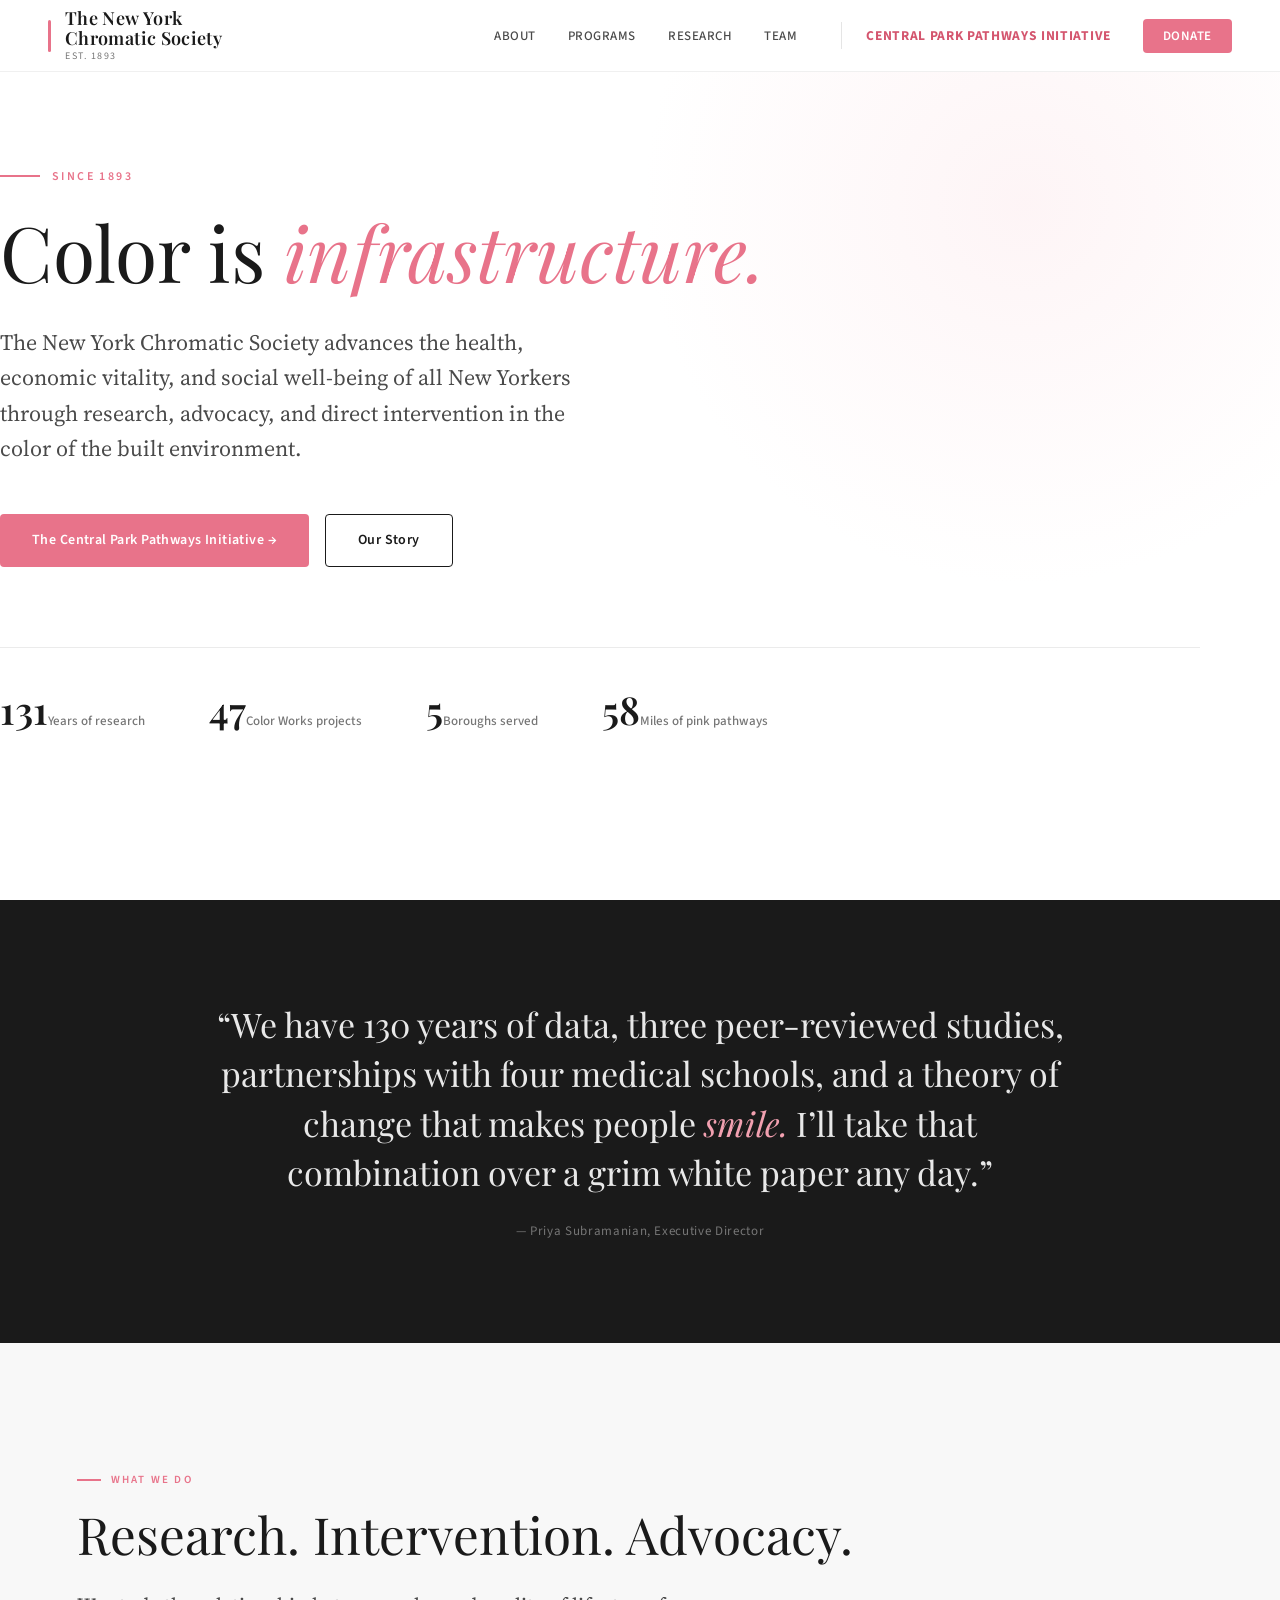
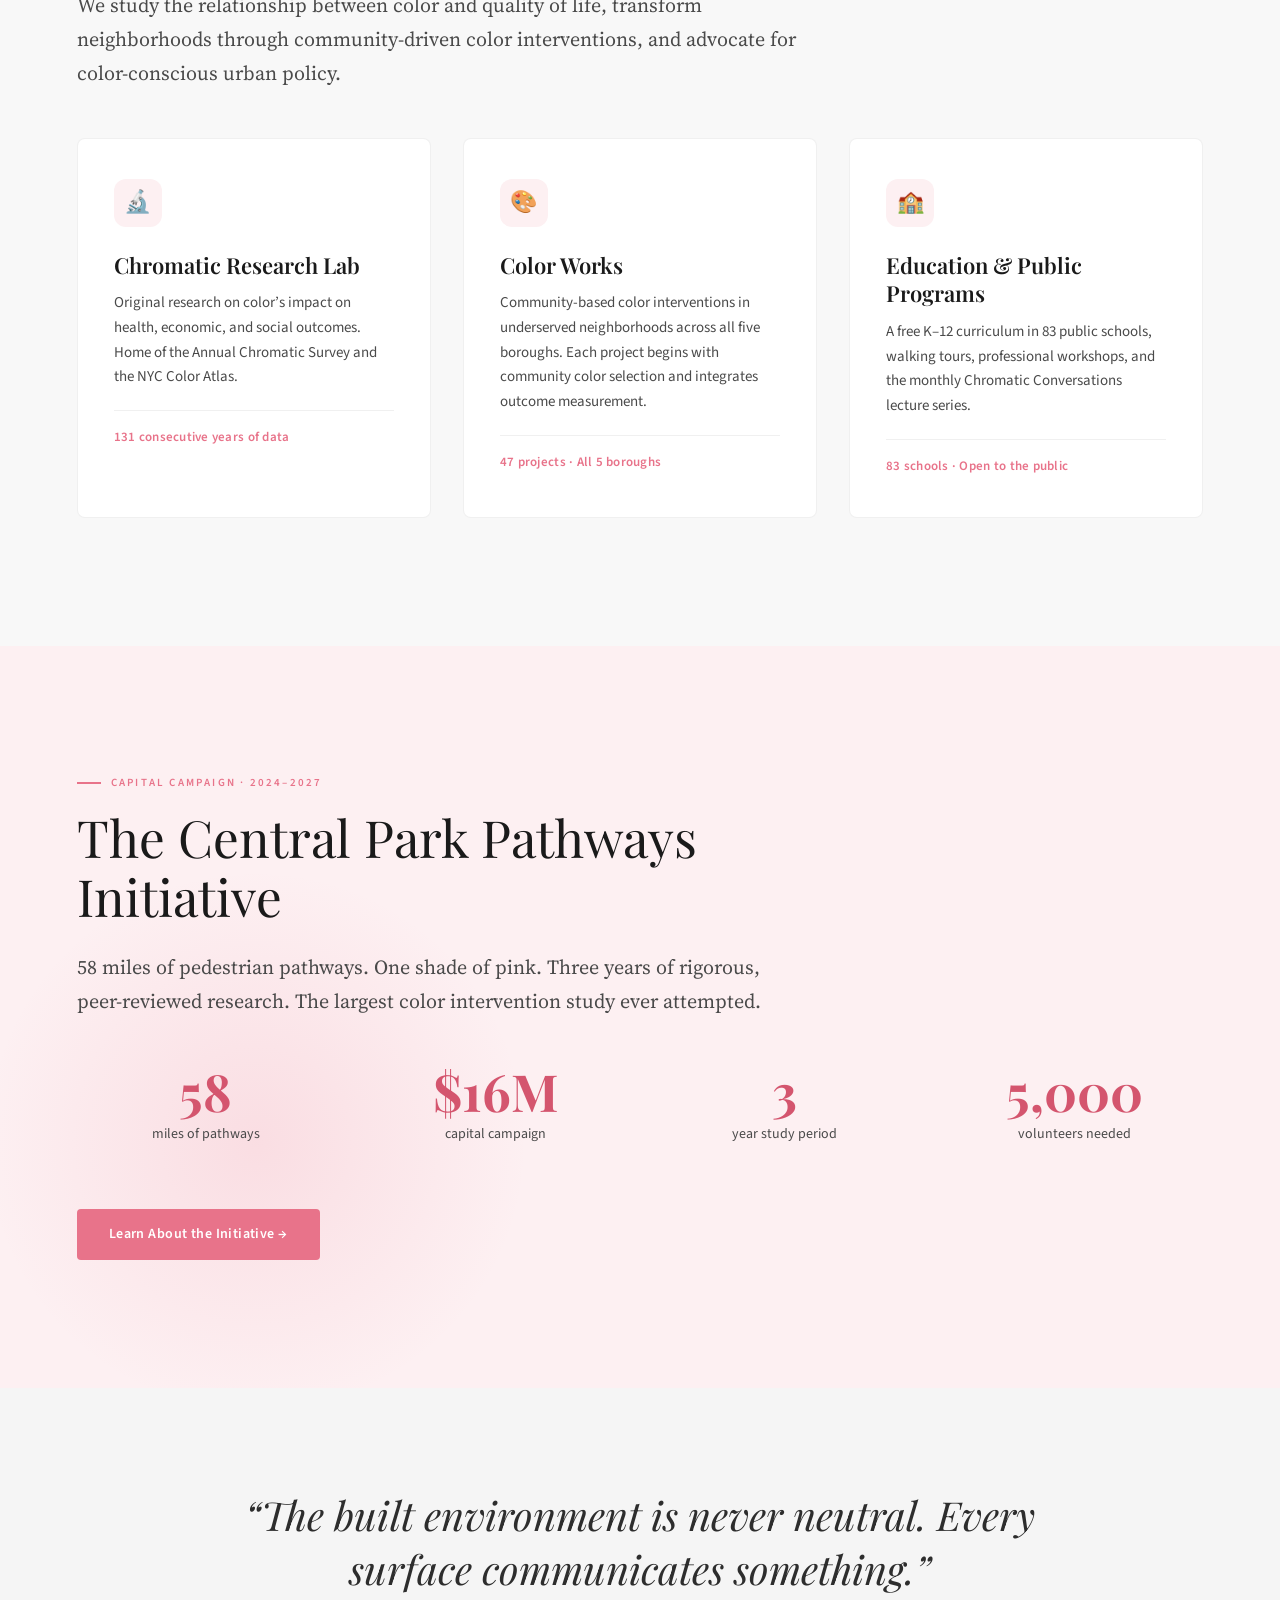
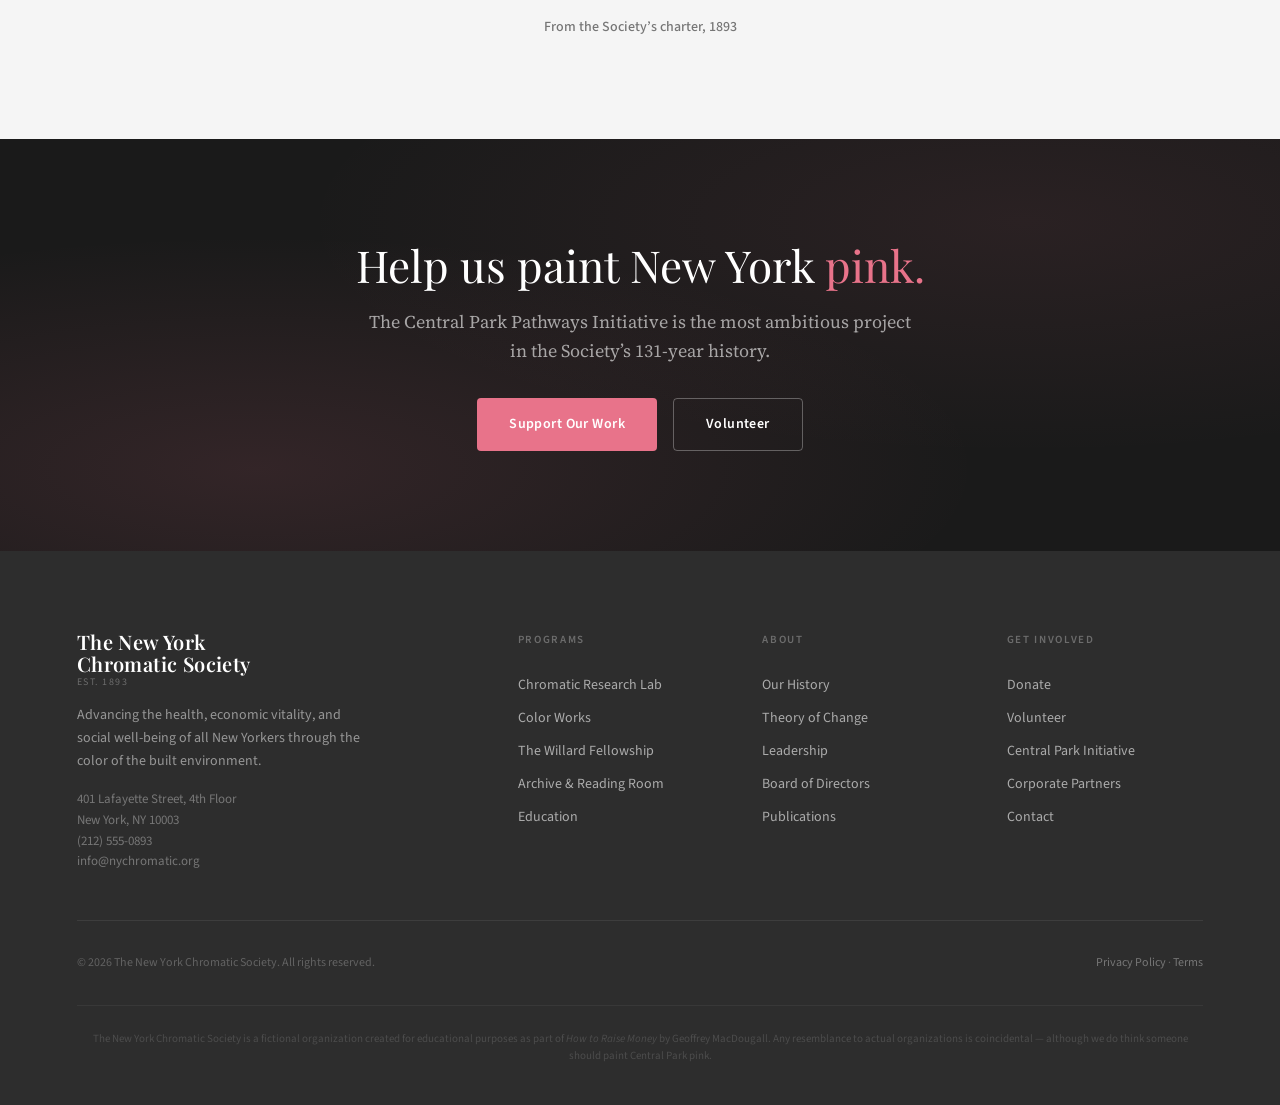
==== index.html @ c6ceef38 "Add site files" ====
<!DOCTYPE html>
<html lang="en">
<head>
<meta charset="UTF-8">
<meta name="viewport" content="width=device-width, initial-scale=1.0">
<title>Color is Infrastructure — The New York Chromatic Society</title>
<meta name="description" content="For 130 years, the New York Chromatic Society has advanced the health, economic vitality, and social well-being of all New Yorkers through the color of the built environment.">
<link rel="preconnect" href="https://fonts.googleapis.com">
<link rel="preconnect" href="https://fonts.gstatic.com" crossorigin>
<link href="https://fonts.googleapis.com/css2?family=Playfair+Display:ital,wght@0,400;0,600;0,700;1,400;1,600&family=Source+Sans+3:ital,wght@0,300;0,400;0,500;0,600;0,700;1,300;1,400&family=Source+Serif+4:ital,opsz,wght@0,8..60,400;0,8..60,600;1,8..60,400&display=swap" rel="stylesheet">
<link rel="stylesheet" href="style.css">
</head>
<body>
<style>
.hero{min-height:100vh;display:flex;flex-direction:column;justify-content:center;padding:calc(var(--nav-height)+60px) clamp(24px,6vw,80px) 80px;position:relative;overflow:hidden;}
.hero::before{content:'';position:absolute;top:-20%;right:-10%;width:60vw;height:60vw;max-width:800px;max-height:800px;background:radial-gradient(ellipse,var(--pink-pale) 0%,transparent 70%);opacity:0.7;pointer-events:none;}
.hero-content{position:relative;z-index:1;max-width:var(--content-max);}
.hero-tag{font-size:12px;font-weight:600;letter-spacing:0.2em;text-transform:uppercase;color:var(--pink);margin-bottom:24px;display:flex;align-items:center;gap:12px;}
.hero-tag::before{content:'';width:40px;height:2px;background:var(--pink);}
.hero h1{font-family:var(--font-display);font-size:clamp(42px,6vw,80px);font-weight:400;line-height:1.08;color:var(--black);max-width:900px;margin-bottom:32px;}
.hero h1 em{font-style:italic;color:var(--pink);}
.hero-sub{font-family:var(--font-serif);font-size:clamp(18px,2vw,22px);line-height:1.6;color:var(--dark-gray);max-width:600px;margin-bottom:48px;}
.hero-actions{display:flex;gap:16px;flex-wrap:wrap;}
.hero-stats{display:flex;gap:clamp(32px,5vw,64px);margin-top:80px;padding-top:40px;border-top:1px solid rgba(0,0,0,0.08);flex-wrap:wrap;}
.hero-stat-num{font-family:var(--font-display);font-size:clamp(28px,3vw,42px);font-weight:600;color:var(--black);line-height:1.1;}
.hero-stat-label{font-size:13px;color:var(--mid-gray);font-weight:500;margin-top:4px;}
.home-init{background:var(--pink-pale);position:relative;overflow:hidden;}
.home-init::before{content:'';position:absolute;bottom:-10%;left:-5%;width:50vw;height:50vw;background:radial-gradient(ellipse,rgba(232,115,138,0.15) 0%,transparent 60%);}
.home-init .section-inner{position:relative;z-index:1;}
</style>

<nav id="mainNav">
  <a href="index.html" class="nav-logo">
    <div class="pink-bar"></div>
    <div class="nav-wordmark">The New York<br>Chromatic Society<span class="est">Est. 1893</span></div>
  </a>
  <ul class="nav-links">
    <li><a href="about.html">About</a></li>
    <li><a href="programs.html">Programs</a></li>
    <li><a href="research.html">Research</a></li>
    <li><a href="team.html">Team</a></li>
    <li style="margin-left:12px;padding-left:24px;border-left:1px solid rgba(0,0,0,0.1);"><a href="initiative.html" class="nav-campaign">Central Park Pathways Initiative</a></li>
    <li><a href="support.html" class="nav-cta">Donate</a></li>
  </ul>
  <button class="mobile-toggle" aria-label="Menu"><span></span><span></span><span></span></button>
</nav>

<header class="hero">
  <div class="hero-content">
    <div class="hero-tag">Since 1893</div>
    <h1>Color is <em>infrastructure.</em></h1>
    <p class="hero-sub">The New York Chromatic Society advances the health, economic vitality, and social well-being of all New Yorkers through research, advocacy, and direct intervention in the color of the built environment.</p>
    <div class="hero-actions">
      <a href="initiative.html" class="btn btn-primary">The Central Park Pathways Initiative &rarr;</a>
      <a href="about.html" class="btn btn-secondary">Our Story</a>
    </div>
    <div class="hero-stats">
      <div><span class="hero-stat-num">131</span><span class="hero-stat-label">Years of research</span></div>
      <div><span class="hero-stat-num">47</span><span class="hero-stat-label">Color Works projects</span></div>
      <div><span class="hero-stat-num">5</span><span class="hero-stat-label">Boroughs served</span></div>
      <div><span class="hero-stat-num">58</span><span class="hero-stat-label">Miles of pink pathways</span></div>
    </div>
  </div>
</header>

<div class="mission-band">
  <div class="section-inner">
    <p class="mission-text">&ldquo;We have 130 years of data, three peer-reviewed studies, partnerships with four medical schools, and a theory of change that makes people <em>smile.</em> I&rsquo;ll take that combination over a grim white paper any day.&rdquo;</p>
    <p class="mission-attr">&mdash; Priya Subramanian, Executive Director</p>
  </div>
</div>

<section style="background:var(--off-white);">
  <div class="section-inner">
    <div class="section-tag">What We Do</div>
    <h2 class="section-title">Research. Intervention. Advocacy.</h2>
    <p class="section-intro">We study the relationship between color and quality of life, transform neighborhoods through community-driven color interventions, and advocate for color-conscious urban policy.</p>
    <div class="program-grid">
      <a href="programs.html" class="program-card">
        <div class="program-icon">🔬</div>
        <h3>Chromatic Research Lab</h3>
        <p>Original research on color&rsquo;s impact on health, economic, and social outcomes. Home of the Annual Chromatic Survey and the NYC Color Atlas.</p>
        <div class="program-stat">131 consecutive years of data</div>
      </a>
      <a href="programs.html#colorworks" class="program-card">
        <div class="program-icon">🎨</div>
        <h3>Color Works</h3>
        <p>Community-based color interventions in underserved neighborhoods across all five boroughs. Each project begins with community color selection and integrates outcome measurement.</p>
        <div class="program-stat">47 projects &middot; All 5 boroughs</div>
      </a>
      <a href="programs.html#education" class="program-card">
        <div class="program-icon">🏫</div>
        <h3>Education &amp; Public Programs</h3>
        <p>A free K&ndash;12 curriculum in 83 public schools, walking tours, professional workshops, and the monthly Chromatic Conversations lecture series.</p>
        <div class="program-stat">83 schools &middot; Open to the public</div>
      </a>
    </div>
  </div>
</section>

<section class="home-init">
  <div class="section-inner">
    <div class="section-tag">Capital Campaign &middot; 2024&ndash;2027</div>
    <h2 class="section-title">The Central Park Pathways Initiative</h2>
    <p class="section-intro">58 miles of pedestrian pathways. One shade of pink. Three years of rigorous, peer-reviewed research. The largest color intervention study ever attempted.</p>
    <div class="initiative-numbers">
      <div class="init-num"><div class="init-num-val">58</div><div class="init-num-label">miles of pathways</div></div>
      <div class="init-num"><div class="init-num-val">$16M</div><div class="init-num-label">capital campaign</div></div>
      <div class="init-num"><div class="init-num-val">3</div><div class="init-num-label">year study period</div></div>
      <div class="init-num"><div class="init-num-val">5,000</div><div class="init-num-label">volunteers needed</div></div>
    </div>
    <a href="initiative.html" class="btn btn-primary">Learn About the Initiative &rarr;</a>
  </div>
</section>

<div class="quote-band">
  <blockquote>&ldquo;The built environment is never neutral. Every surface communicates something.&rdquo;</blockquote>
  <cite>From the Society&rsquo;s charter, 1893</cite>
</div>

<div class="cta-band">
  <div class="section-inner">
    <h2>Help us paint New York <span>pink.</span></h2>
    <p>The Central Park Pathways Initiative is the most ambitious project in the Society&rsquo;s 131-year history.</p>
    <div class="cta-actions">
      <a href="support.html" class="btn btn-primary">Support Our Work</a>
      <a href="support.html#volunteer" class="btn btn-white">Volunteer</a>
    </div>
  </div>
</div>

<footer>
  <div class="footer-inner">
    <div class="footer-top">
      <div class="footer-about">
        <div class="nav-wordmark">The New York<br>Chromatic Society<span class="est">Est. 1893</span></div>
        <p>Advancing the health, economic vitality, and social well-being of all New Yorkers through the color of the built environment.</p>
        <div class="address">401 Lafayette Street, 4th Floor<br>New York, NY 10003<br>(212) 555-0893<br>info@nychromatic.org</div>
      </div>
      <div class="footer-col">
        <h4>Programs</h4>
        <a href="programs.html">Chromatic Research Lab</a>
        <a href="programs.html#colorworks">Color Works</a>
        <a href="programs.html#fellowship">The Willard Fellowship</a>
        <a href="programs.html#archive">Archive &amp; Reading Room</a>
        <a href="programs.html#education">Education</a>
      </div>
      <div class="footer-col">
        <h4>About</h4>
        <a href="about.html">Our History</a>
        <a href="about.html#toc">Theory of Change</a>
        <a href="team.html">Leadership</a>
        <a href="team.html#board">Board of Directors</a>
        <a href="research.html#publications">Publications</a>
      </div>
      <div class="footer-col">
        <h4>Get Involved</h4>
        <a href="support.html">Donate</a>
        <a href="support.html#volunteer">Volunteer</a>
        <a href="initiative.html">Central Park Initiative</a>
        <a href="support.html#corporate">Corporate Partners</a>
        <a href="support.html#contact">Contact</a>
      </div>
    </div>
    <div class="footer-bottom">
      <span>&copy; 2026 The New York Chromatic Society. All rights reserved.</span>
      <span><a href="#">Privacy Policy</a> &middot; <a href="#">Terms</a></span>
    </div>
    <div class="footer-disclaimer">The New York Chromatic Society is a fictional organization created for educational purposes as part of <em>How to Raise Money</em> by Geoffrey MacDougall. Any resemblance to actual organizations is coincidental &mdash; although we do think someone should paint Central Park pink.</div>
  </div>
</footer>
<script>
const n=document.getElementById('mainNav');
window.addEventListener('scroll',()=>n.classList.toggle('scrolled',window.scrollY>50));
</script>
</body>
</html>
---- style.css ----
/* ===== NEW YORK CHROMATIC SOCIETY — GLOBAL STYLES ===== */
:root {
  --pink: #E8738A;
  --pink-light: #F2A0B0;
  --pink-pale: #FDF0F2;
  --pink-deep: #D4556E;
  --black: #1A1A1A;
  --charcoal: #2D2D2D;
  --dark-gray: #4A4A4A;
  --mid-gray: #767676;
  --light-gray: #C4C4C4;
  --off-white: #F8F8F8;
  --white: #FFFFFF;
  --cream: #F5F5F5;
  --font-display: 'Playfair Display', Georgia, serif;
  --font-body: 'Source Sans 3', -apple-system, sans-serif;
  --font-serif: 'Source Serif 4', Georgia, serif;
  --nav-height: 72px;
  --section-pad: clamp(80px, 10vw, 140px);
  --content-max: 1200px;
  --text-max: 720px;
}
*, *::before, *::after { box-sizing: border-box; margin: 0; padding: 0; }
html { scroll-behavior: smooth; font-size: 16px; -webkit-font-smoothing: antialiased; }
body { font-family: var(--font-body); color: var(--black); background: var(--white); line-height: 1.65; overflow-x: hidden; }
::selection { background: var(--pink); color: var(--white); }
img { max-width: 100%; display: block; }
a { color: inherit; }

/* NAV */
nav { position: fixed; top: 0; left: 0; right: 0; z-index: 100; height: var(--nav-height); display: flex; align-items: center; justify-content: space-between; padding: 0 clamp(24px, 4vw, 48px); background: rgba(255,255,255,0.92); backdrop-filter: blur(20px); -webkit-backdrop-filter: blur(20px); border-bottom: 1px solid rgba(0,0,0,0.06); transition: all 0.4s ease; }
nav.scrolled { background: rgba(255,255,255,0.96); box-shadow: 0 1px 30px rgba(0,0,0,0.06); }
.nav-logo { display: flex; align-items: center; gap: 14px; text-decoration: none; }
.nav-wordmark { font-family: var(--font-display); font-size: 18px; font-weight: 600; letter-spacing: 0.02em; color: var(--black); line-height: 1.1; }
.nav-wordmark .est { display: block; font-family: var(--font-body); font-size: 10px; font-weight: 400; letter-spacing: 0.15em; text-transform: uppercase; color: var(--mid-gray); margin-top: 2px; }
.pink-bar { width: 3px; height: 32px; background: var(--pink); border-radius: 2px; flex-shrink: 0; }
.nav-links { display: flex; align-items: center; gap: 32px; list-style: none; }
.nav-links a { font-family: var(--font-body); font-size: 13px; font-weight: 500; letter-spacing: 0.04em; text-transform: uppercase; text-decoration: none; color: var(--dark-gray); transition: color 0.3s; position: relative; }
.nav-links a::after { content: ''; position: absolute; bottom: -4px; left: 0; width: 0; height: 2px; background: var(--pink); transition: width 0.3s ease; }
.nav-links a:hover { color: var(--black); }
.nav-links a:hover::after { width: 100%; }
.nav-cta { background: var(--pink) !important; color: var(--white) !important; padding: 8px 20px; border-radius: 4px; font-weight: 600 !important; transition: background 0.3s, transform 0.2s !important; }
.nav-cta::after { display: none !important; }
.nav-cta:hover { background: var(--pink-deep) !important; transform: translateY(-1px); }
.nav-campaign { color: var(--pink-deep) !important; font-weight: 700 !important; font-size: 13.5px !important; text-transform: uppercase !important; letter-spacing: 0.05em !important; }
.nav-campaign::after { background: var(--pink-deep) !important; }
.mobile-toggle { display: none; flex-direction: column; gap: 5px; background: none; border: none; cursor: pointer; padding: 8px; }
.mobile-toggle span { width: 22px; height: 2px; background: var(--black); transition: all 0.3s; }

/* SHARED ELEMENTS */
section { padding: var(--section-pad) clamp(24px, 6vw, 80px); }
.section-inner { max-width: var(--content-max); margin: 0 auto; }
.section-tag { font-family: var(--font-body); font-size: 11px; font-weight: 600; letter-spacing: 0.2em; text-transform: uppercase; color: var(--pink); margin-bottom: 16px; display: flex; align-items: center; gap: 10px; }
.section-tag::before { content: ''; width: 24px; height: 2px; background: var(--pink); }
.section-title { font-family: var(--font-display); font-size: clamp(32px, 4vw, 52px); font-weight: 400; line-height: 1.15; color: var(--black); margin-bottom: 24px; max-width: 800px; }
.section-intro { font-family: var(--font-serif); font-size: clamp(17px, 1.8vw, 20px); line-height: 1.7; color: var(--dark-gray); max-width: var(--text-max); margin-bottom: 48px; }

/* PAGE HERO (subpages) */
.page-hero { padding: calc(var(--nav-height) + 60px) clamp(24px, 6vw, 80px) 60px; }
.page-hero .section-inner { max-width: var(--content-max); }
.page-hero .section-title { font-size: clamp(36px, 5vw, 60px); margin-bottom: 16px; }
.page-hero .section-intro { margin-bottom: 0; }

/* BUTTONS */
.btn { display: inline-flex; align-items: center; gap: 8px; padding: 14px 32px; font-family: var(--font-body); font-size: 14px; font-weight: 600; letter-spacing: 0.03em; text-decoration: none; border-radius: 4px; transition: all 0.3s ease; cursor: pointer; border: none; }
.btn-primary { background: var(--pink); color: var(--white); }
.btn-primary:hover { background: var(--pink-deep); transform: translateY(-2px); box-shadow: 0 8px 30px rgba(232,115,138,0.3); }
.btn-secondary { background: transparent; color: var(--black); border: 1.5px solid var(--black); }
.btn-secondary:hover { background: var(--black); color: var(--white); }
.btn-white { background: transparent; color: var(--white); border: 1.5px solid rgba(255,255,255,0.3); }
.btn-white:hover { background: rgba(255,255,255,0.1); }

/* MISSION BAND */
.mission-band { background: var(--black); color: var(--white); padding: clamp(60px, 8vw, 100px) clamp(24px, 6vw, 80px); text-align: center; }
.mission-band .section-inner { max-width: 860px; }
.mission-text { font-family: var(--font-display); font-size: clamp(22px, 3vw, 34px); font-weight: 400; line-height: 1.45; color: rgba(255,255,255,0.9); }
.mission-text em { color: var(--pink-light); font-style: italic; }
.mission-attr { margin-top: 24px; font-size: 13px; color: rgba(255,255,255,0.4); letter-spacing: 0.05em; }

/* QUOTE BAND */
.quote-band { padding: clamp(60px, 8vw, 100px) clamp(24px, 6vw, 80px); text-align: center; background: var(--cream); }
.quote-band blockquote { font-family: var(--font-display); font-size: clamp(24px, 3.5vw, 40px); font-weight: 400; font-style: italic; line-height: 1.35; color: var(--charcoal); max-width: 800px; margin: 0 auto; }
.quote-band cite { display: block; margin-top: 20px; font-family: var(--font-body); font-size: 14px; font-style: normal; font-weight: 500; color: var(--mid-gray); }

/* CTA BAND */
.cta-band { background: var(--black); color: var(--white); padding: clamp(60px, 8vw, 100px) clamp(24px, 6vw, 80px); text-align: center; position: relative; overflow: hidden; }
.cta-band::before { content: ''; position: absolute; top: 0; left: 0; right: 0; bottom: 0; background: radial-gradient(ellipse at 20% 80%, rgba(232,115,138,0.12) 0%, transparent 50%), radial-gradient(ellipse at 80% 20%, rgba(232,115,138,0.08) 0%, transparent 50%); }
.cta-band .section-inner { position: relative; z-index: 1; }
.cta-band h2 { font-family: var(--font-display); font-size: clamp(28px, 4vw, 44px); font-weight: 400; line-height: 1.2; margin-bottom: 16px; }
.cta-band h2 span { color: var(--pink); }
.cta-band p { font-family: var(--font-serif); font-size: 18px; color: rgba(255,255,255,0.6); max-width: 560px; margin: 0 auto 32px; line-height: 1.6; }
.cta-actions { display: flex; gap: 16px; justify-content: center; flex-wrap: wrap; }

/* PROGRAM CARDS */
.program-grid { display: grid; grid-template-columns: repeat(auto-fit, minmax(320px, 1fr)); gap: 32px; margin-top: 48px; }
.program-card { background: var(--white); padding: 40px 36px; border-radius: 8px; border: 1px solid rgba(0,0,0,0.06); transition: all 0.4s ease; position: relative; overflow: hidden; text-decoration: none; display: block; }
.program-card::before { content: ''; position: absolute; top: 0; left: 0; right: 0; height: 3px; background: var(--pink); transform: scaleX(0); transform-origin: left; transition: transform 0.4s ease; }
.program-card:hover::before { transform: scaleX(1); }
.program-card:hover { transform: translateY(-4px); box-shadow: 0 20px 60px rgba(0,0,0,0.06); }
.program-icon { width: 48px; height: 48px; background: var(--pink-pale); border-radius: 12px; display: flex; align-items: center; justify-content: center; margin-bottom: 24px; font-size: 22px; }
.program-card h3 { font-family: var(--font-display); font-size: 22px; font-weight: 600; color: var(--black); margin-bottom: 12px; line-height: 1.3; }
.program-card p { font-size: 15px; line-height: 1.65; color: var(--dark-gray); }
.program-stat { margin-top: 20px; padding-top: 16px; border-top: 1px solid rgba(0,0,0,0.06); font-size: 13px; font-weight: 600; color: var(--pink); letter-spacing: 0.02em; }

/* TIMELINE */
.timeline { position: relative; margin-top: 48px; }
.timeline::before { content: ''; position: absolute; top: 0; left: 24px; bottom: 0; width: 2px; background: linear-gradient(to bottom, var(--pink), var(--light-gray)); }
.timeline-item { position: relative; padding-left: 72px; padding-bottom: 48px; }
.timeline-dot { position: absolute; left: 16px; top: 4px; width: 18px; height: 18px; border-radius: 50%; background: var(--white); border: 3px solid var(--pink); }
.timeline-year { font-family: var(--font-display); font-size: 14px; font-weight: 600; color: var(--pink); letter-spacing: 0.05em; margin-bottom: 6px; }
.timeline-title { font-family: var(--font-display); font-size: 22px; font-weight: 600; color: var(--black); margin-bottom: 8px; line-height: 1.3; }
.timeline-desc { font-family: var(--font-serif); font-size: 16px; line-height: 1.65; color: var(--dark-gray); max-width: 600px; }

/* PROSE */
.prose { max-width: var(--text-max); }
.prose h2 { font-family: var(--font-display); font-size: clamp(26px, 3vw, 36px); font-weight: 600; color: var(--black); margin: 48px 0 16px; line-height: 1.2; }
.prose h2:first-child { margin-top: 0; }
.prose h3 { font-family: var(--font-display); font-size: 22px; font-weight: 600; color: var(--black); margin: 36px 0 12px; line-height: 1.3; }
.prose p { font-family: var(--font-serif); font-size: 17px; line-height: 1.75; color: var(--dark-gray); margin-bottom: 20px; }
.prose blockquote { border-left: 3px solid var(--pink); padding-left: 20px; margin: 28px 0; font-family: var(--font-display); font-size: 20px; font-style: italic; color: var(--charcoal); line-height: 1.5; }
.prose blockquote cite { display: block; font-family: var(--font-body); font-size: 13px; font-style: normal; color: var(--mid-gray); margin-top: 8px; }
.prose .aside-box { background: var(--pink-pale); border-radius: 8px; padding: 28px 32px; margin: 32px 0; }
.prose .aside-box p { color: var(--charcoal); margin-bottom: 0; font-size: 15px; }
.prose .aside-box p + p { margin-top: 12px; }

/* TEAM */
.team-grid { display: grid; grid-template-columns: repeat(auto-fit, minmax(260px, 1fr)); gap: 40px; margin-top: 48px; }
.team-member { text-align: center; }
.team-avatar { width: 120px; height: 120px; border-radius: 50%; margin: 0 auto 20px; display: flex; align-items: center; justify-content: center; font-family: var(--font-display); font-size: 36px; font-weight: 600; color: var(--white); }
.team-name { font-family: var(--font-display); font-size: 18px; font-weight: 600; color: var(--black); margin-bottom: 4px; }
.team-role { font-size: 13px; color: var(--pink); font-weight: 600; letter-spacing: 0.02em; margin-bottom: 8px; }
.team-bio { font-size: 14px; line-height: 1.55; color: var(--mid-gray); }
.team-detail { display: grid; grid-template-columns: 140px 1fr; gap: 32px; padding: 36px 0; border-bottom: 1px solid rgba(0,0,0,0.06); align-items: start; }
.team-detail-avatar { width: 120px; height: 120px; border-radius: 50%; display: flex; align-items: center; justify-content: center; font-family: var(--font-display); font-size: 36px; font-weight: 600; color: var(--white); }
.team-detail-info h3 { font-family: var(--font-display); font-size: 24px; font-weight: 600; color: var(--black); margin-bottom: 4px; }
.team-detail-info .team-role { margin-bottom: 12px; font-size: 14px; }
.team-detail-info p { font-family: var(--font-serif); font-size: 15px; line-height: 1.65; color: var(--dark-gray); }

/* BOARD */
.board-grid { display: grid; grid-template-columns: repeat(auto-fit, minmax(300px, 1fr)); gap: 20px; margin-top: 32px; }
.board-member { padding: 20px 24px; border: 1px solid rgba(0,0,0,0.06); border-radius: 6px; }
.board-member h4 { font-family: var(--font-display); font-size: 17px; font-weight: 600; color: var(--black); margin-bottom: 2px; }
.board-member .board-title { font-size: 13px; color: var(--pink); font-weight: 600; margin-bottom: 6px; }
.board-member p { font-size: 13px; color: var(--mid-gray); line-height: 1.5; }

/* PUBLICATIONS */
.pub-item { display: flex; gap: 16px; padding: 20px 0; border-bottom: 1px solid rgba(0,0,0,0.05); }
.pub-year { font-family: var(--font-display); font-size: 14px; font-weight: 600; color: var(--pink); min-width: 48px; padding-top: 2px; }
.pub-title { font-family: var(--font-serif); font-size: 16px; font-style: italic; color: var(--charcoal); }
.pub-author { font-size: 13px; color: var(--mid-gray); margin-top: 2px; }
.pub-desc { font-size: 14px; color: var(--dark-gray); line-height: 1.55; margin-top: 6px; }

/* PARTNERS */
.partner-logos { display: flex; flex-wrap: wrap; gap: 12px; }
.partner-name { font-family: var(--font-body); font-size: 14px; font-weight: 500; color: var(--mid-gray); padding: 8px 16px; border: 1px solid rgba(0,0,0,0.1); border-radius: 4px; }

/* STAT ROW */
.stat-row { display: flex; gap: clamp(32px, 5vw, 64px); padding: 40px 0; border-top: 1px solid rgba(0,0,0,0.08); margin-top: 48px; flex-wrap: wrap; }
.stat-num { font-family: var(--font-display); font-size: clamp(28px, 3vw, 42px); font-weight: 600; color: var(--black); line-height: 1.1; }
.stat-label { font-size: 13px; color: var(--mid-gray); font-weight: 500; margin-top: 4px; }

/* INITIATIVE NUMBERS */
.initiative-numbers { display: grid; grid-template-columns: repeat(4, 1fr); gap: 32px; margin-bottom: 64px; }
.init-num { text-align: center; }
.init-num-val { font-family: var(--font-display); font-size: clamp(36px, 4vw, 56px); font-weight: 700; color: var(--pink-deep); line-height: 1; }
.init-num-label { font-size: 14px; color: var(--dark-gray); margin-top: 8px; line-height: 1.4; }

/* EVENT SCHEDULE */
.event-schedule { display: grid; grid-template-columns: repeat(3, 1fr); gap: 24px; margin-top: 48px; }
.event-block { background: rgba(255,255,255,0.06); border: 1px solid rgba(255,255,255,0.08); border-radius: 8px; padding: 28px 24px; }
.event-block-time { font-size: 12px; font-weight: 600; letter-spacing: 0.15em; text-transform: uppercase; color: var(--pink-light); margin-bottom: 8px; }
.event-block-name { font-family: var(--font-display); font-size: 20px; font-weight: 600; color: var(--white); margin-bottom: 8px; line-height: 1.3; }
.event-block-desc { font-size: 14px; color: rgba(255,255,255,0.5); line-height: 1.55; }

/* DONATE */
.donate-box { background: var(--white); border-radius: 12px; padding: 48px 40px; border: 1px solid rgba(0,0,0,0.06); box-shadow: 0 20px 60px rgba(0,0,0,0.04); }
.donate-box h3 { font-family: var(--font-display); font-size: 28px; font-weight: 600; color: var(--black); margin-bottom: 8px; }
.donate-box > p { font-size: 15px; color: var(--mid-gray); margin-bottom: 32px; }
.amount-grid { display: grid; grid-template-columns: repeat(3, 1fr); gap: 12px; margin-bottom: 24px; }
.amount-btn { padding: 14px; text-align: center; font-family: var(--font-display); font-size: 20px; font-weight: 600; border: 2px solid rgba(0,0,0,0.1); border-radius: 6px; background: var(--white); cursor: pointer; transition: all 0.3s; color: var(--black); }
.amount-btn:hover, .amount-btn.active { border-color: var(--pink); color: var(--pink); background: var(--pink-pale); }
.donate-submit { width: 100%; padding: 16px; background: var(--pink); color: var(--white); border: none; border-radius: 6px; font-family: var(--font-body); font-size: 16px; font-weight: 600; cursor: pointer; transition: all 0.3s; }
.donate-submit:hover { background: var(--pink-deep); transform: translateY(-2px); box-shadow: 0 8px 30px rgba(232,115,138,0.3); }
.donate-note { text-align: center; font-size: 12px; color: var(--mid-gray); margin-top: 16px; }

/* TWO COL */
.two-col { display: grid; grid-template-columns: 1fr 1fr; gap: 64px; align-items: start; margin-top: 48px; }

/* SUPPORT WAYS */
.support-ways h4 { font-family: var(--font-display); font-size: 20px; font-weight: 600; color: var(--black); margin-bottom: 12px; margin-top: 32px; }
.support-ways h4:first-child { margin-top: 0; }
.support-ways p { font-size: 15px; line-height: 1.65; color: var(--dark-gray); }

/* FOOTER */
footer { background: var(--charcoal); color: rgba(255,255,255,0.6); padding: 80px clamp(24px, 6vw, 80px) 40px; }
.footer-inner { max-width: var(--content-max); margin: 0 auto; }
.footer-top { display: grid; grid-template-columns: 2fr 1fr 1fr 1fr; gap: 48px; padding-bottom: 48px; border-bottom: 1px solid rgba(255,255,255,0.08); }
.footer-about .nav-wordmark { color: var(--white); font-size: 20px; margin-bottom: 16px; }
.footer-about .nav-wordmark .est { color: rgba(255,255,255,0.3); }
.footer-about p { font-size: 14px; line-height: 1.65; max-width: 300px; color: rgba(255,255,255,0.5); }
.footer-about .address { margin-top: 16px; font-size: 13px; color: rgba(255,255,255,0.35); line-height: 1.6; }
.footer-col h4 { font-family: var(--font-body); font-size: 11px; font-weight: 600; letter-spacing: 0.15em; text-transform: uppercase; color: rgba(255,255,255,0.3); margin-bottom: 20px; }
.footer-col a { display: block; font-size: 14px; color: rgba(255,255,255,0.6); text-decoration: none; padding: 5px 0; transition: color 0.3s; }
.footer-col a:hover { color: var(--pink-light); }
.footer-bottom { display: flex; justify-content: space-between; align-items: center; padding-top: 32px; font-size: 12px; color: rgba(255,255,255,0.25); }
.footer-bottom a { color: rgba(255,255,255,0.35); text-decoration: none; }
.footer-disclaimer { max-width: var(--content-max); margin: 32px auto 0; padding-top: 24px; border-top: 1px solid rgba(255,255,255,0.05); font-size: 11px; color: rgba(255,255,255,0.15); line-height: 1.6; text-align: center; }

/* RESPONSIVE */
@media (max-width: 900px) {
  .nav-links { display: none; }
  .mobile-toggle { display: flex; }
  .two-col { grid-template-columns: 1fr; }
  .initiative-numbers { grid-template-columns: repeat(2, 1fr); }
  .event-schedule { grid-template-columns: 1fr; }
  .footer-top { grid-template-columns: 1fr 1fr; }
  .team-detail { grid-template-columns: 1fr; text-align: center; }
  .team-detail-avatar { margin: 0 auto; }
}
@media (max-width: 600px) {
  .initiative-numbers { grid-template-columns: 1fr 1fr; }
  .amount-grid { grid-template-columns: repeat(2, 1fr); }
  .footer-top { grid-template-columns: 1fr; gap: 32px; }
  .program-grid { grid-template-columns: 1fr; }
  .board-grid { grid-template-columns: 1fr; }
  .stat-row { flex-direction: column; gap: 24px; }
}
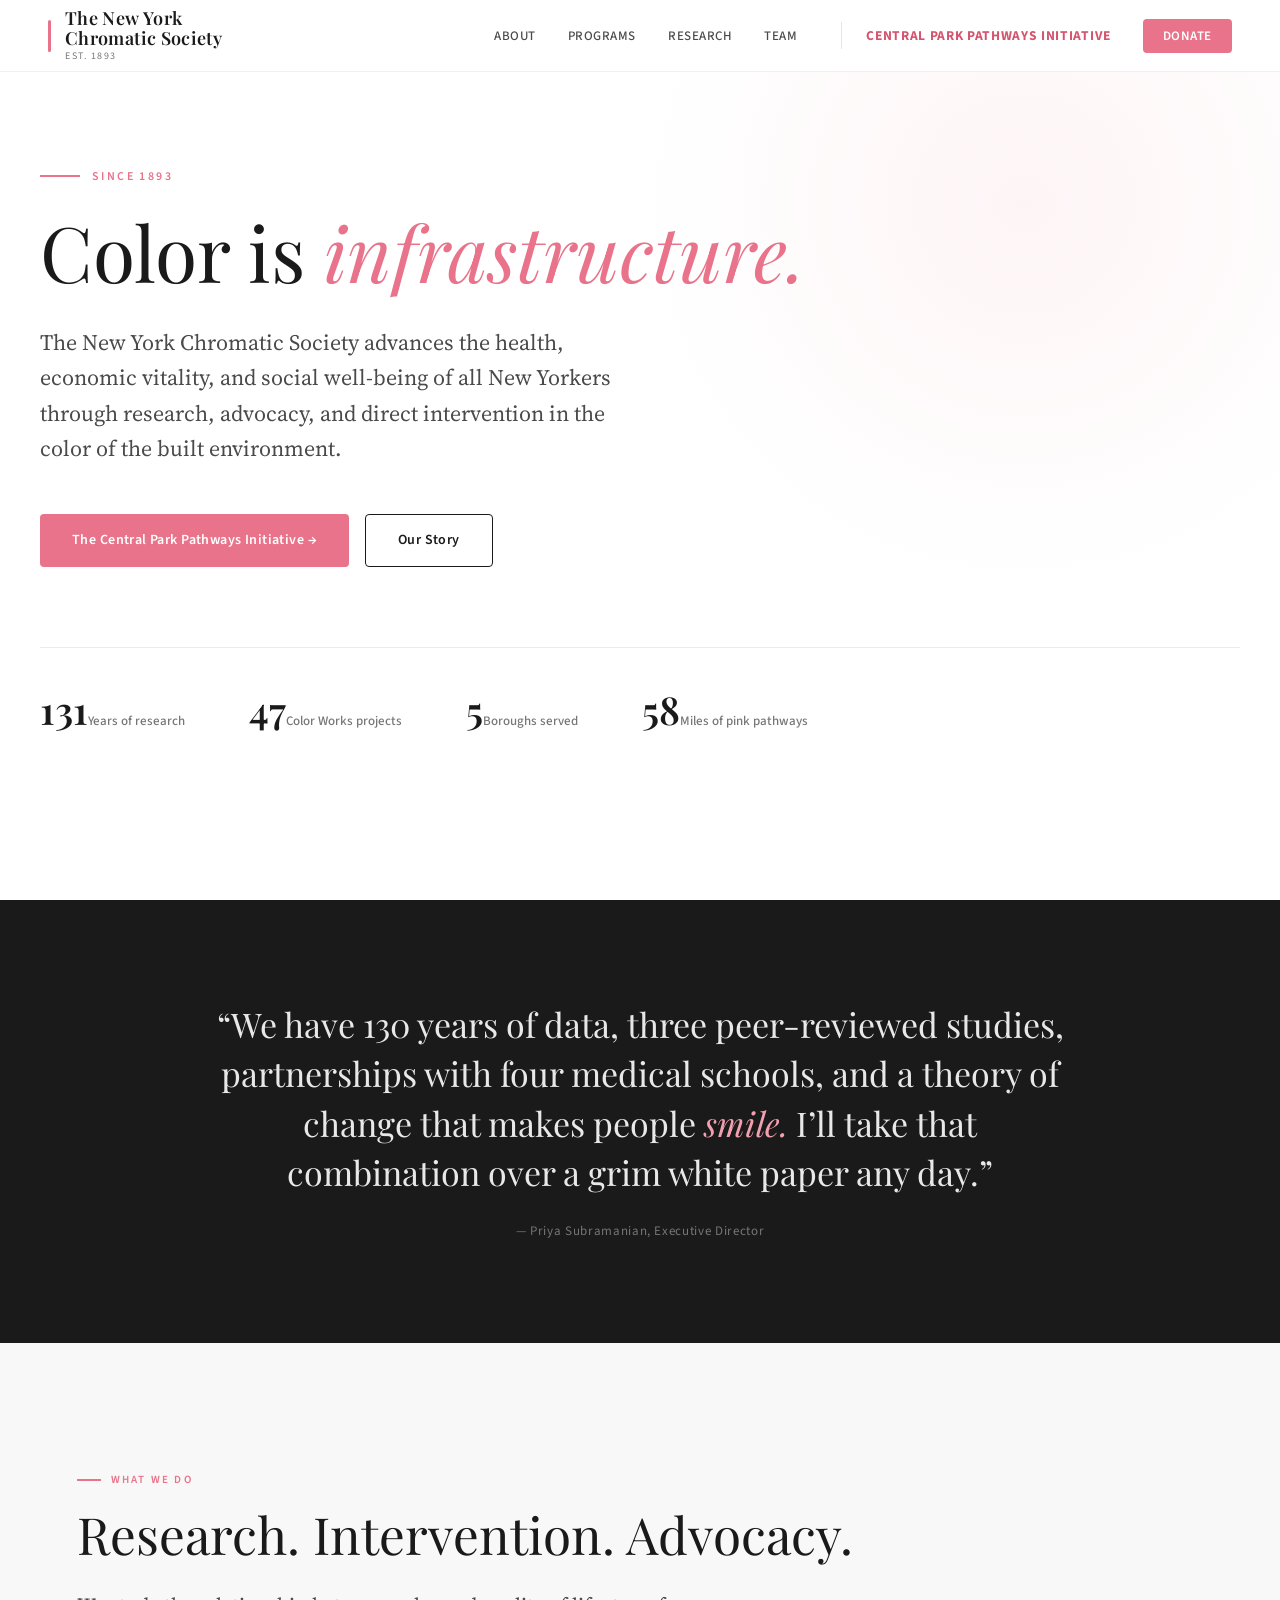
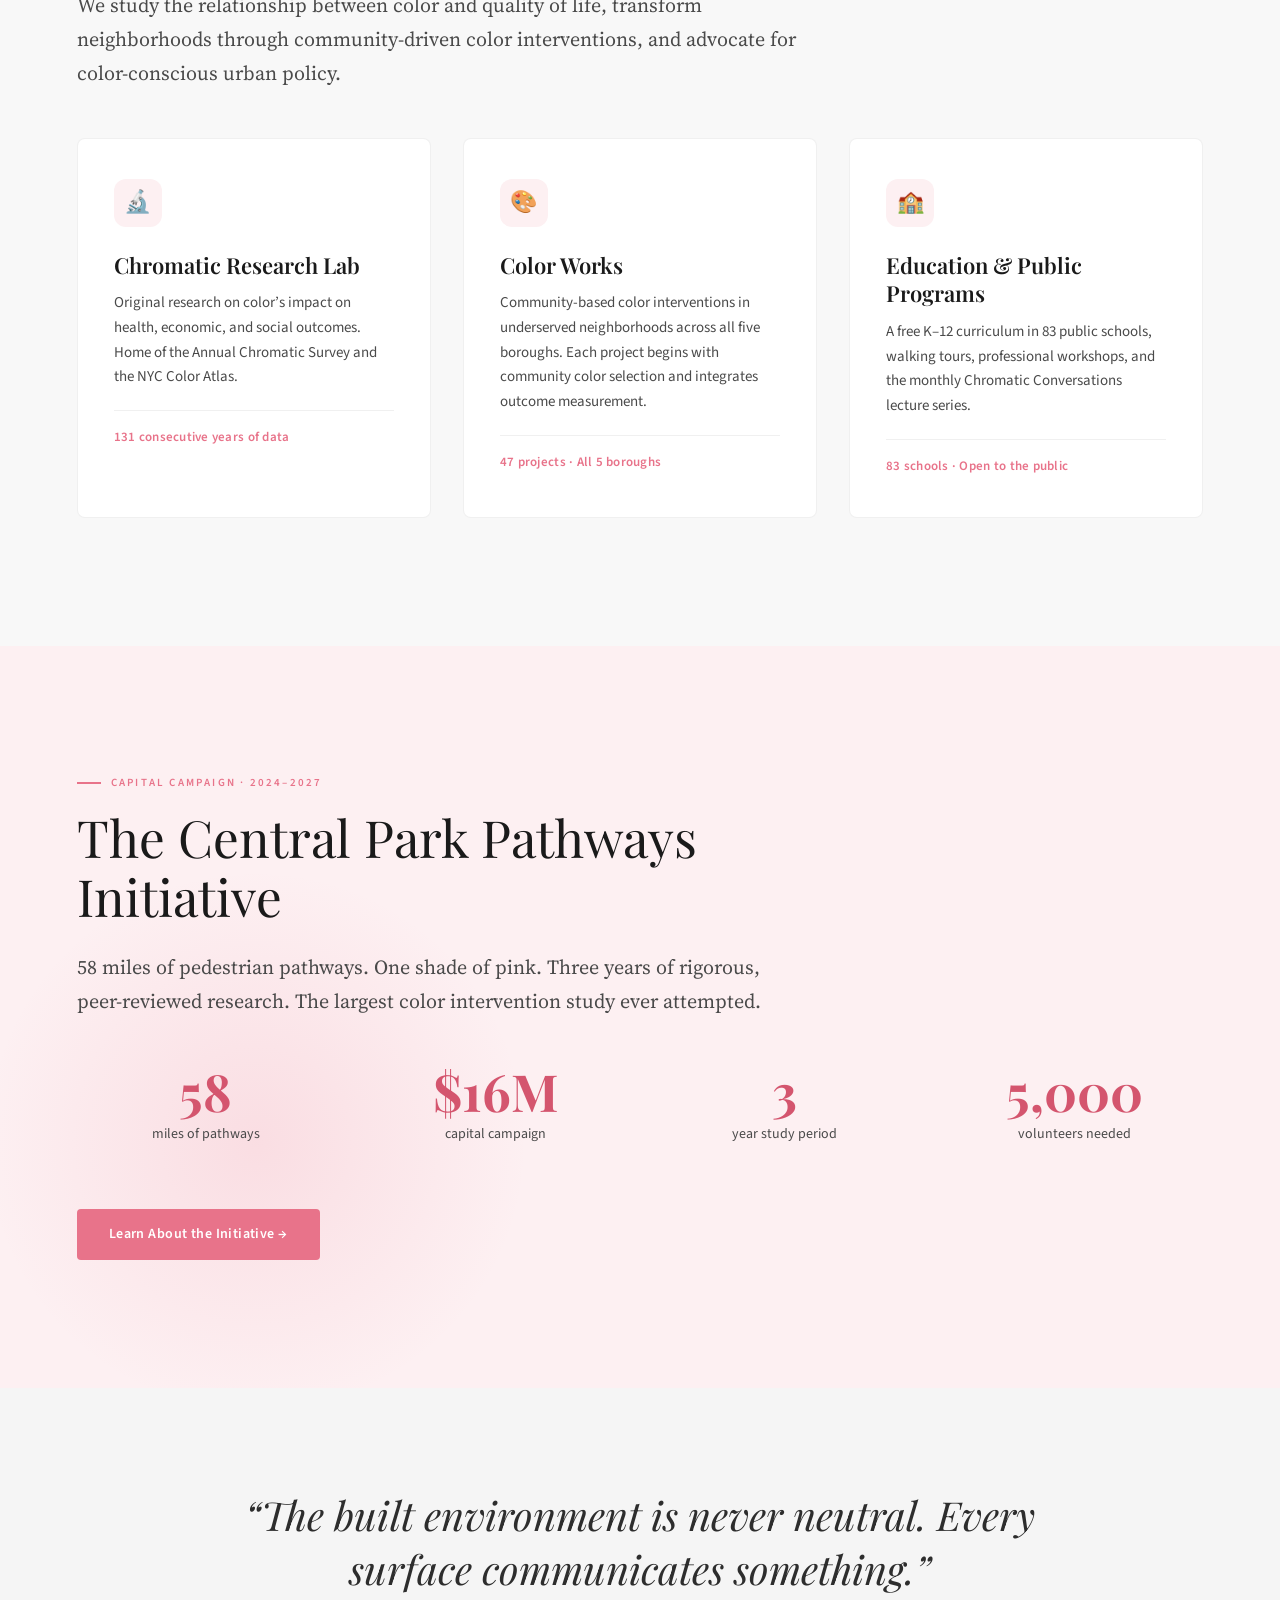
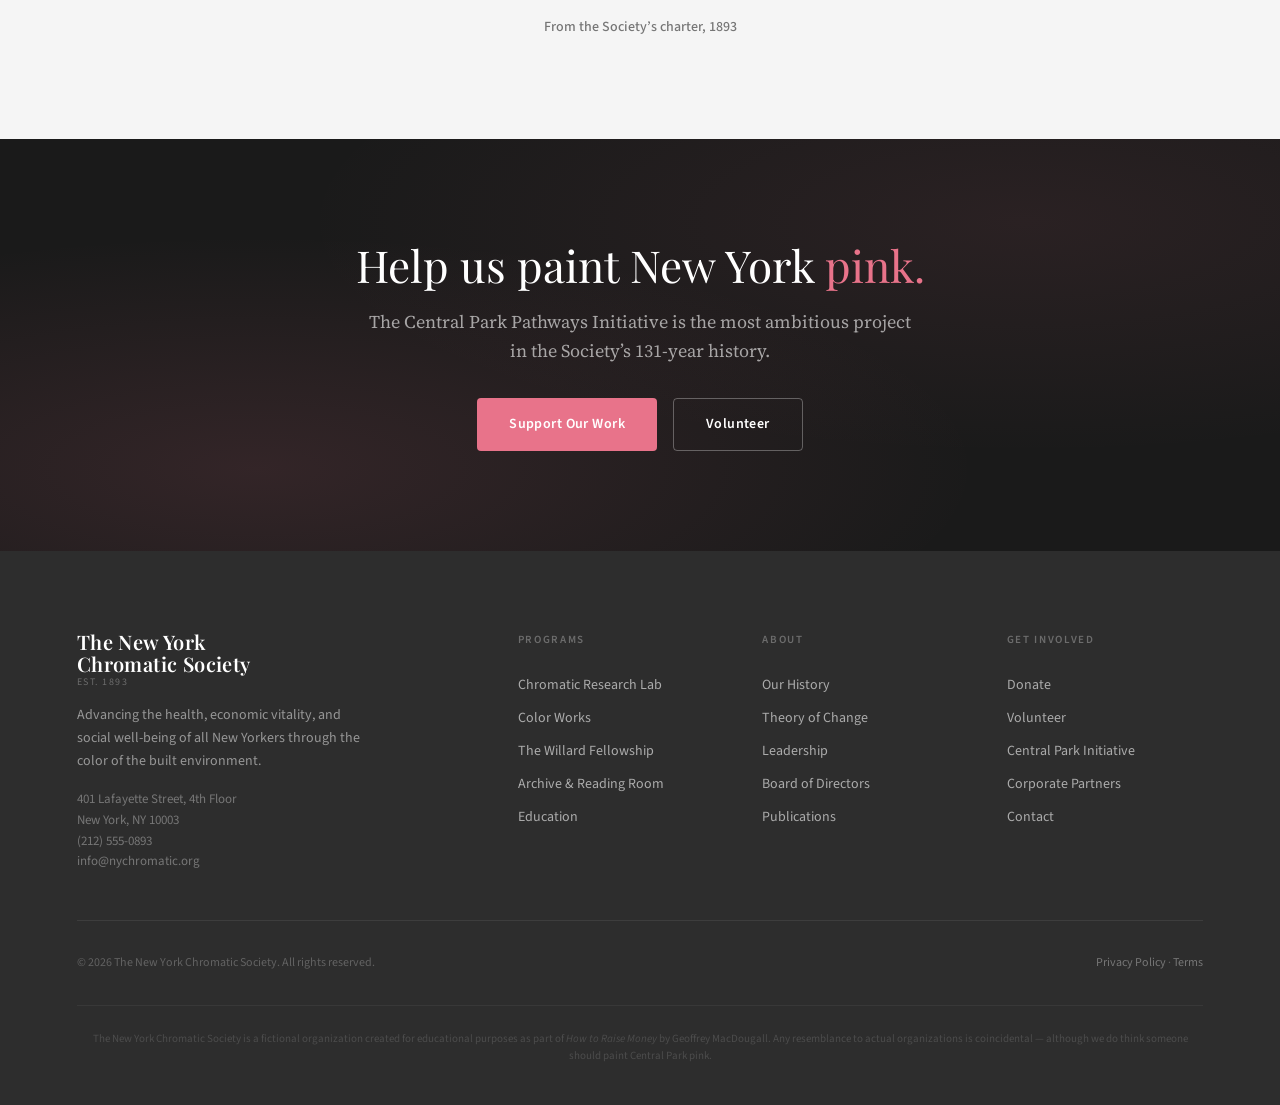
==== commit 5288156b: "Add files via upload" ====
--- a/index.html
+++ b/index.html
@@ -14,7 +14,7 @@
 <style>
 .hero{min-height:100vh;display:flex;flex-direction:column;justify-content:center;padding:calc(var(--nav-height)+60px) clamp(24px,6vw,80px) 80px;position:relative;overflow:hidden;}
 .hero::before{content:'';position:absolute;top:-20%;right:-10%;width:60vw;height:60vw;max-width:800px;max-height:800px;background:radial-gradient(ellipse,var(--pink-pale) 0%,transparent 70%);opacity:0.7;pointer-events:none;}
-.hero-content{position:relative;z-index:1;max-width:var(--content-max);}
+.hero-content{position:relative;z-index:1;max-width:var(--content-max);margin:0 auto;width:100%;}
 .hero-tag{font-size:12px;font-weight:600;letter-spacing:0.2em;text-transform:uppercase;color:var(--pink);margin-bottom:24px;display:flex;align-items:center;gap:12px;}
 .hero-tag::before{content:'';width:40px;height:2px;background:var(--pink);}
 .hero h1{font-family:var(--font-display);font-size:clamp(42px,6vw,80px);font-weight:400;line-height:1.08;color:var(--black);max-width:900px;margin-bottom:32px;}
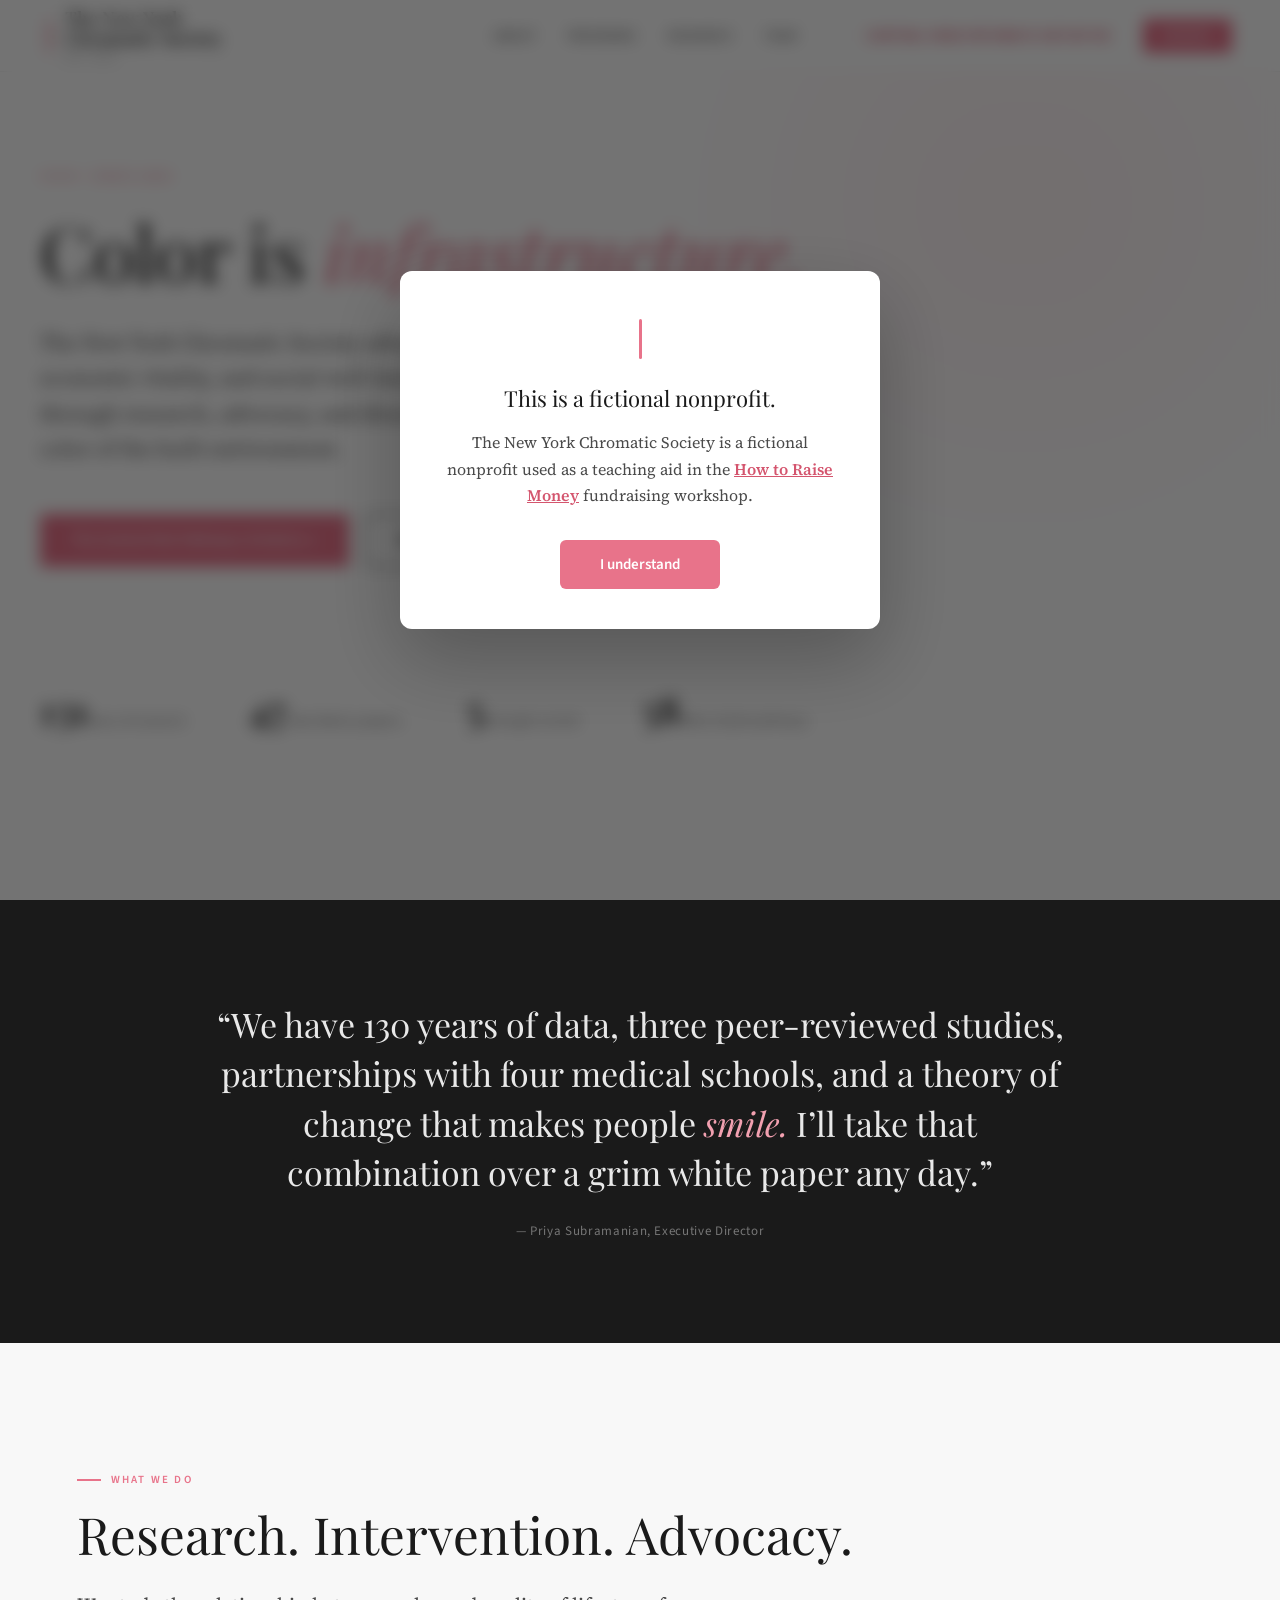
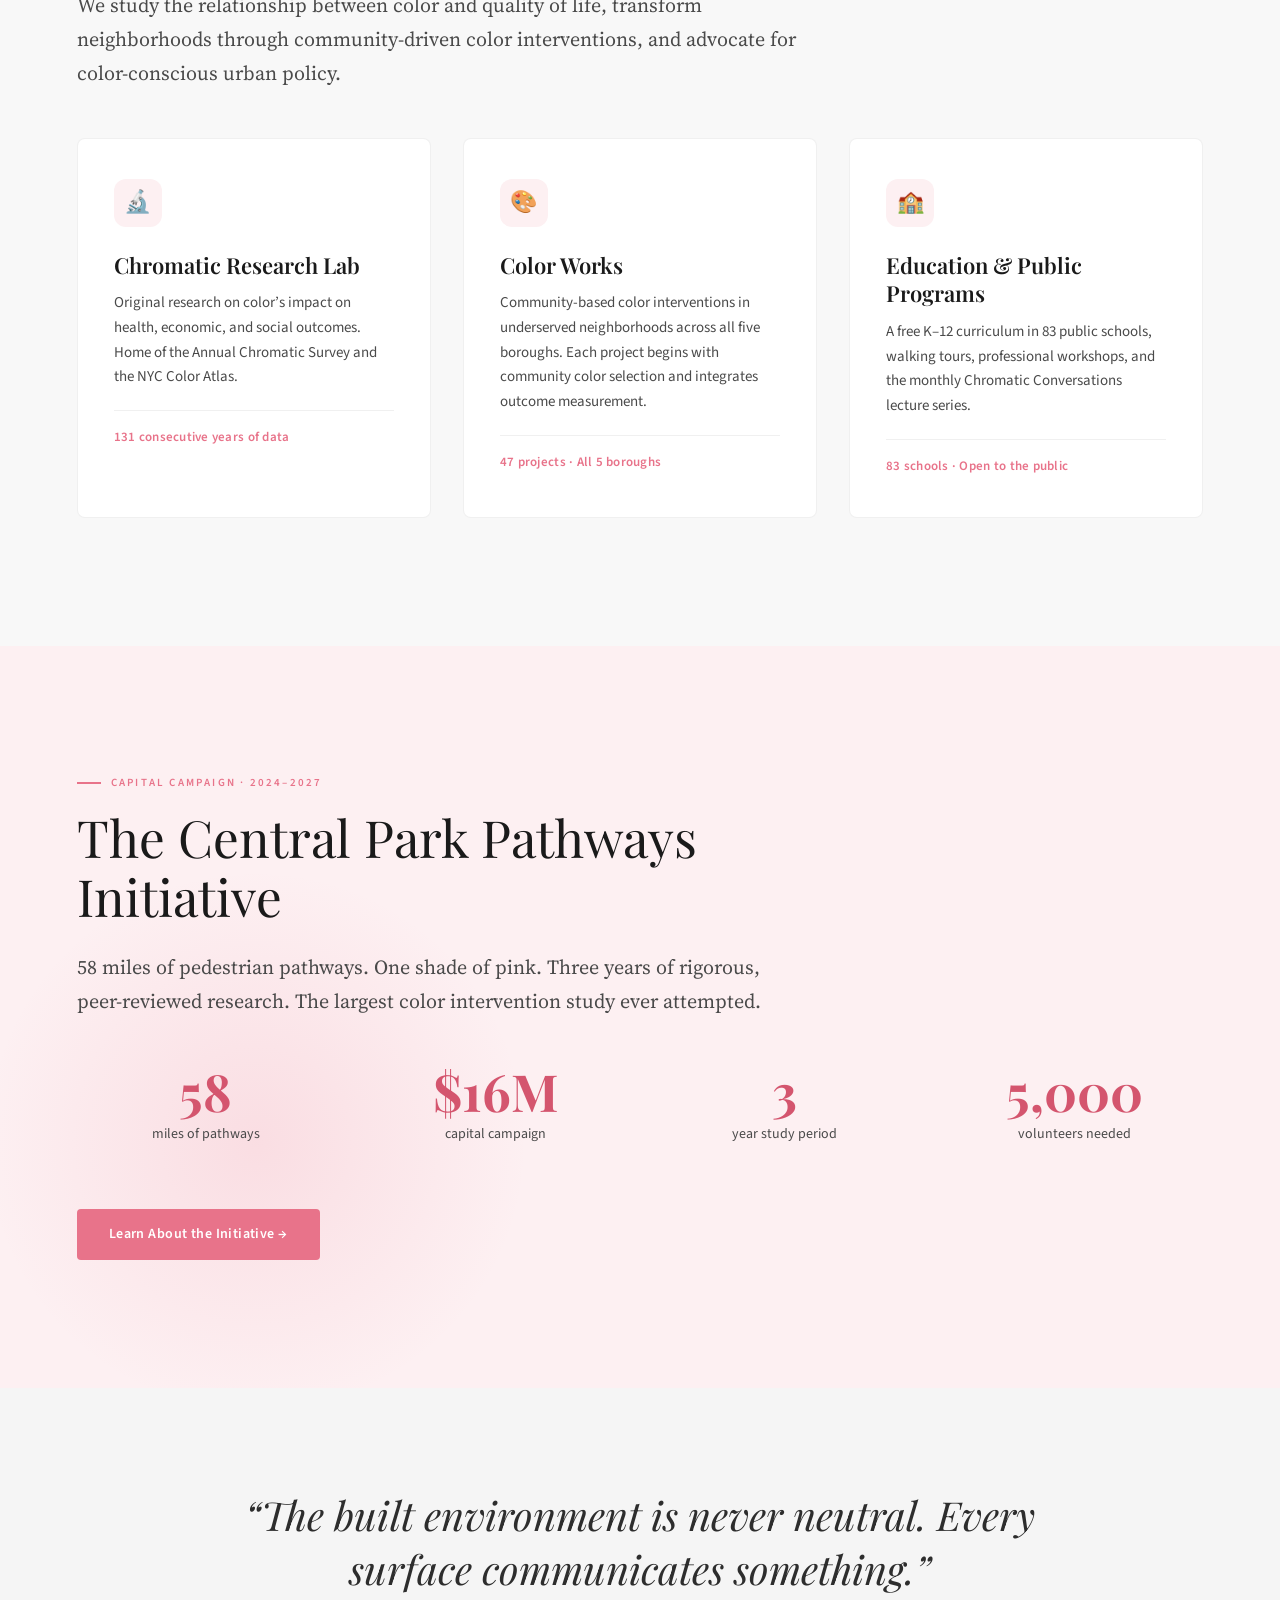
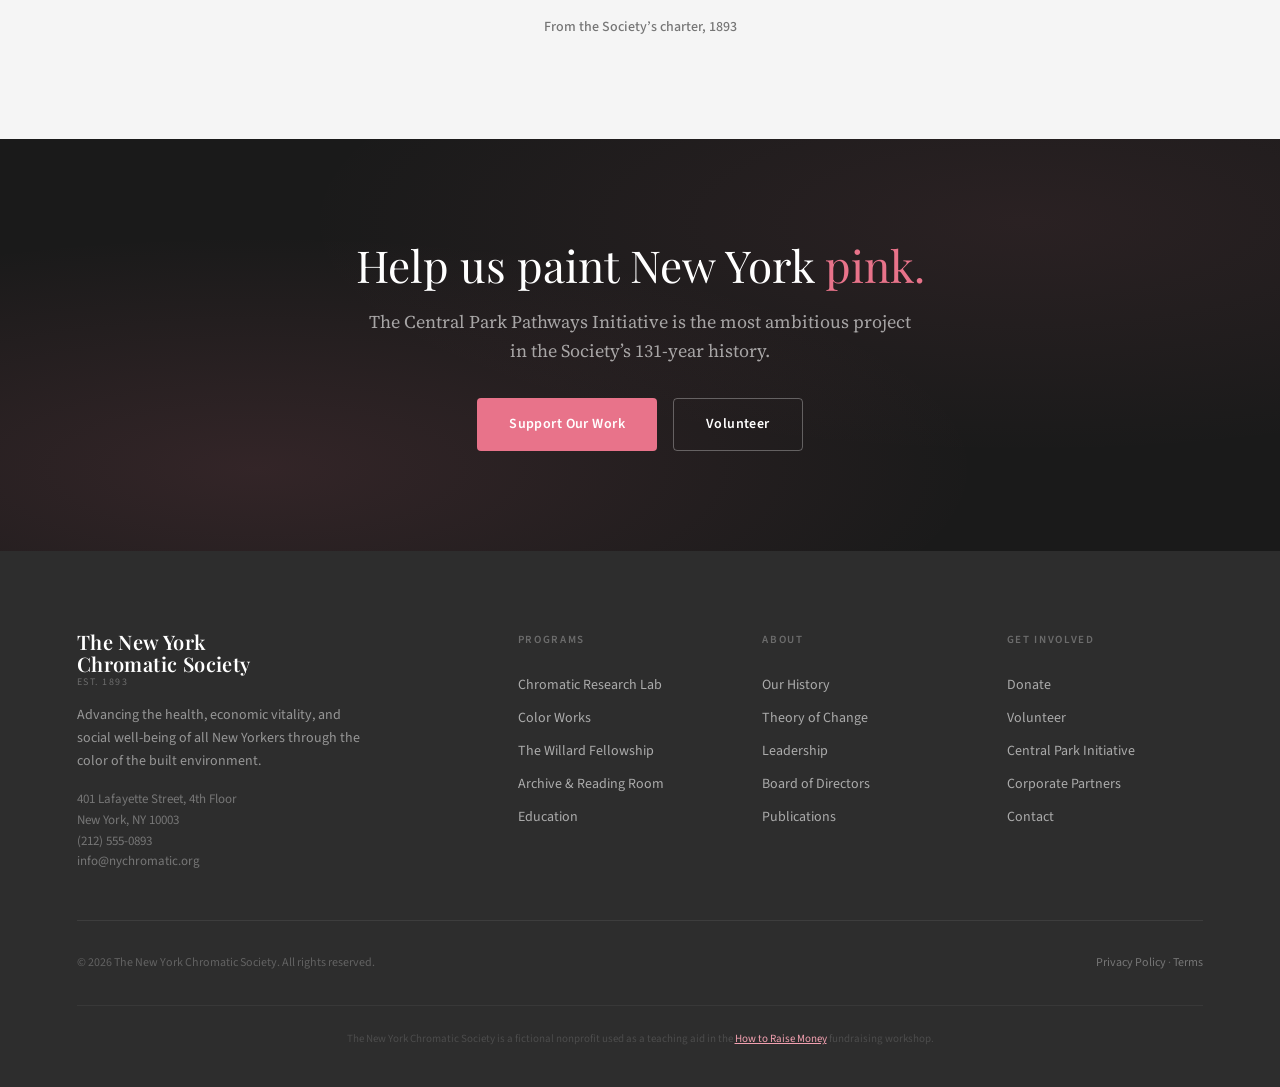
==== commit 2fccd606: "Replace all site files with updated versions" ====
--- a/index.html
+++ b/index.html
@@ -12,7 +12,7 @@
 </head>
 <body>
 <style>
-.hero{min-height:100vh;display:flex;flex-direction:column;justify-content:center;padding:calc(var(--nav-height)+60px) clamp(24px,6vw,80px) 80px;position:relative;overflow:hidden;}
+.hero{min-height:100vh;display:flex;flex-direction:column;justify-content:center;align-items:center;padding:calc(var(--nav-height)+60px) clamp(24px,6vw,80px) 80px;position:relative;overflow:hidden;}
 .hero::before{content:'';position:absolute;top:-20%;right:-10%;width:60vw;height:60vw;max-width:800px;max-height:800px;background:radial-gradient(ellipse,var(--pink-pale) 0%,transparent 70%);opacity:0.7;pointer-events:none;}
 .hero-content{position:relative;z-index:1;max-width:var(--content-max);margin:0 auto;width:100%;}
 .hero-tag{font-size:12px;font-weight:600;letter-spacing:0.2em;text-transform:uppercase;color:var(--pink);margin-bottom:24px;display:flex;align-items:center;gap:12px;}
@@ -166,12 +166,23 @@
       <span>&copy; 2026 The New York Chromatic Society. All rights reserved.</span>
       <span><a href="#">Privacy Policy</a> &middot; <a href="#">Terms</a></span>
     </div>
-    <div class="footer-disclaimer">The New York Chromatic Society is a fictional organization created for educational purposes as part of <em>How to Raise Money</em> by Geoffrey MacDougall. Any resemblance to actual organizations is coincidental &mdash; although we do think someone should paint Central Park pink.</div>
+    <div class="footer-disclaimer">The New York Chromatic Society is a fictional nonprofit used as a teaching aid in the <a href="https://aspirationtech.org/htrm" target="_blank" rel="noopener" style="color:var(--pink-light);text-decoration:underline;">How to Raise Money</a> fundraising workshop.</div>
   </div>
 </footer>
+
+<div id="disclaimerModal" style="position:fixed;top:0;left:0;right:0;bottom:0;z-index:9999;display:flex;align-items:center;justify-content:center;background:rgba(0,0,0,0.55);backdrop-filter:blur(8px);-webkit-backdrop-filter:blur(8px);opacity:0;transition:opacity 0.4s ease;">
+  <div style="background:#fff;max-width:480px;width:90%;border-radius:12px;padding:48px 40px 40px;text-align:center;position:relative;box-shadow:0 30px 80px rgba(0,0,0,0.25);transform:translateY(20px);transition:transform 0.4s ease;">
+    <div style="width:3px;height:40px;background:var(--pink);border-radius:2px;margin:0 auto 24px;"></div>
+    <p style="font-family:var(--font-display);font-size:22px;font-weight:400;line-height:1.4;color:var(--black);margin-bottom:16px;">This is a fictional nonprofit.</p>
+    <p style="font-family:var(--font-serif);font-size:16px;line-height:1.65;color:var(--dark-gray);margin-bottom:32px;">The New York Chromatic Society is a fictional nonprofit used as a teaching aid in the <a href="https://aspirationtech.org/htrm" target="_blank" rel="noopener" style="color:var(--pink-deep);text-decoration:underline;font-weight:600;">How to Raise Money</a> fundraising workshop.</p>
+    <button onclick="document.getElementById('disclaimerModal').style.opacity='0';document.getElementById('disclaimerModal').style.pointerEvents='none';setTimeout(function(){document.getElementById('disclaimerModal').remove();},400);" style="background:var(--pink);color:#fff;border:none;padding:14px 40px;border-radius:6px;font-family:var(--font-body);font-size:15px;font-weight:600;cursor:pointer;transition:background 0.3s,transform 0.2s;">I understand</button>
+  </div>
+</div>
 <script>
-const n=document.getElementById('mainNav');
-window.addEventListener('scroll',()=>n.classList.toggle('scrolled',window.scrollY>50));
+var m=document.getElementById('disclaimerModal');
+requestAnimationFrame(function(){requestAnimationFrame(function(){m.style.opacity='1';m.querySelector('div').style.transform='translateY(0)';});});
+var n=document.getElementById('mainNav');
+window.addEventListener('scroll',function(){n.classList.toggle('scrolled',window.scrollY>50);});
 </script>
 </body>
 </html>
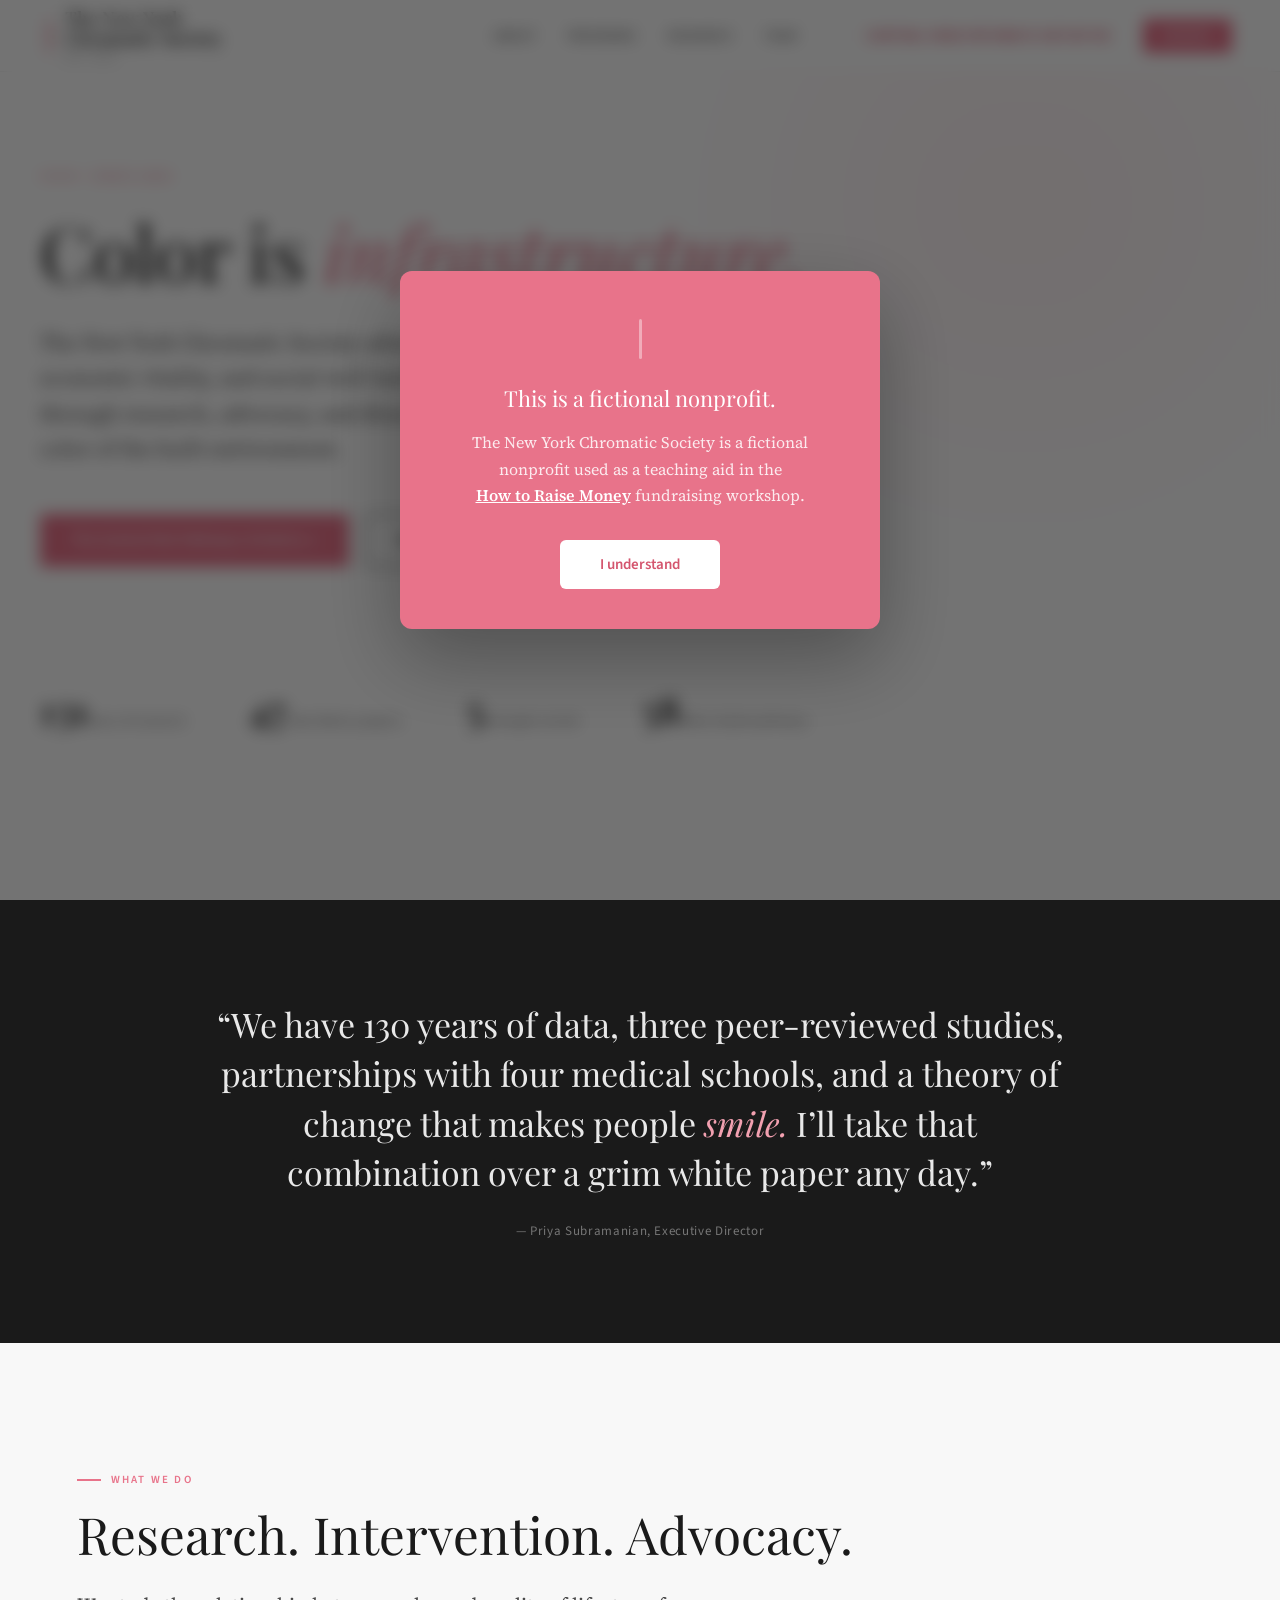
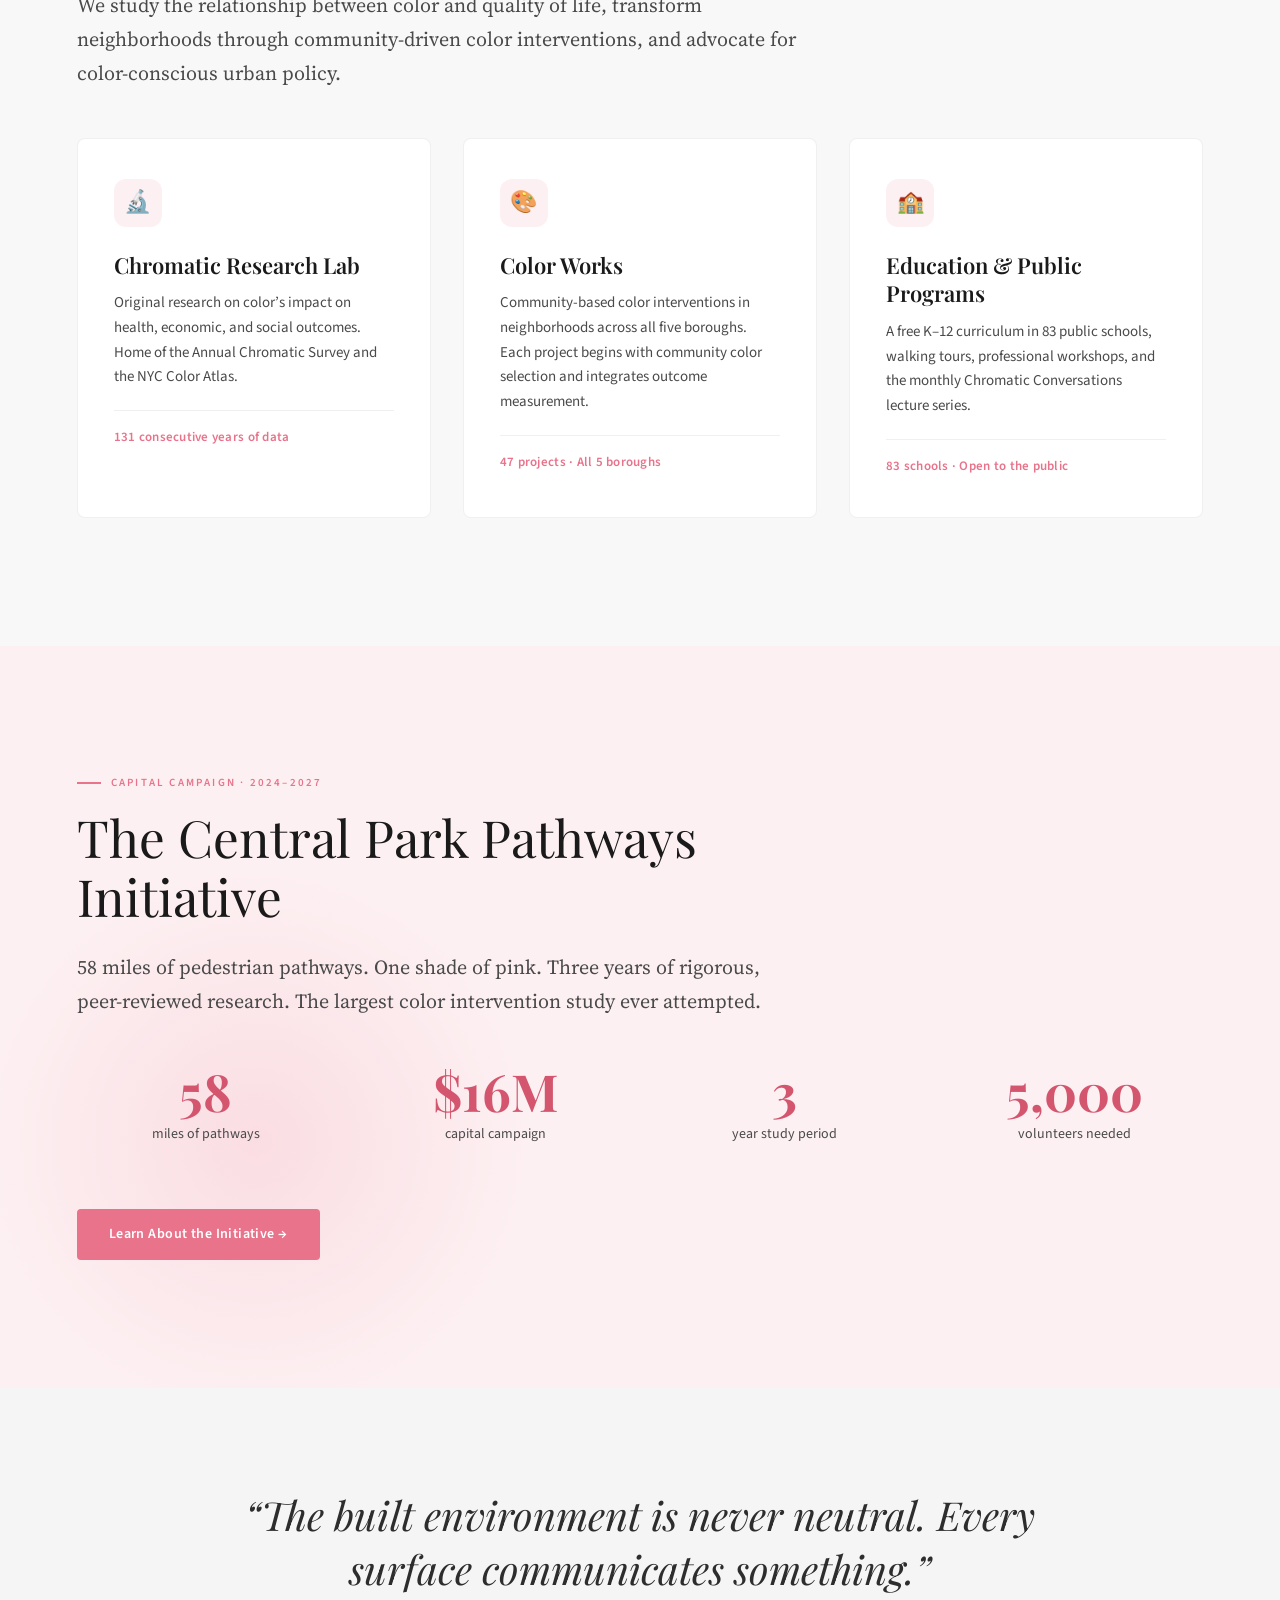
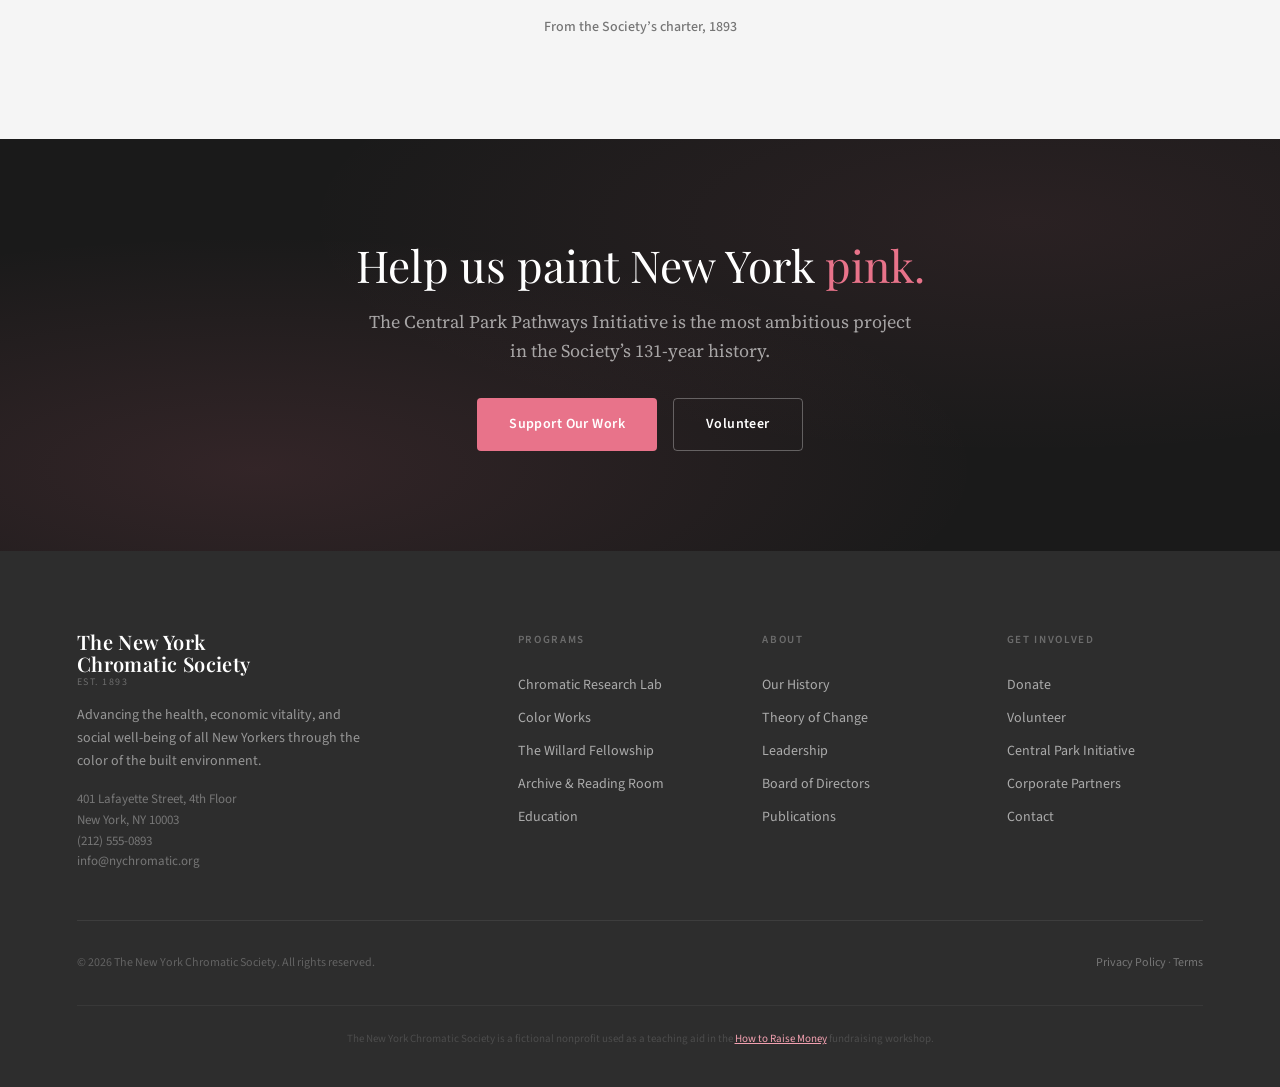
==== commit 277cefef: "Replace all site files with latest versions" ====
--- a/index.html
+++ b/index.html
@@ -85,7 +85,7 @@
       <a href="programs.html#colorworks" class="program-card">
         <div class="program-icon">🎨</div>
         <h3>Color Works</h3>
-        <p>Community-based color interventions in underserved neighborhoods across all five boroughs. Each project begins with community color selection and integrates outcome measurement.</p>
+        <p>Community-based color interventions in neighborhoods across all five boroughs. Each project begins with community color selection and integrates outcome measurement.</p>
         <div class="program-stat">47 projects &middot; All 5 boroughs</div>
       </a>
       <a href="programs.html#education" class="program-card">
@@ -171,11 +171,11 @@
 </footer>
 
 <div id="disclaimerModal" style="position:fixed;top:0;left:0;right:0;bottom:0;z-index:9999;display:flex;align-items:center;justify-content:center;background:rgba(0,0,0,0.55);backdrop-filter:blur(8px);-webkit-backdrop-filter:blur(8px);opacity:0;transition:opacity 0.4s ease;">
-  <div style="background:#fff;max-width:480px;width:90%;border-radius:12px;padding:48px 40px 40px;text-align:center;position:relative;box-shadow:0 30px 80px rgba(0,0,0,0.25);transform:translateY(20px);transition:transform 0.4s ease;">
-    <div style="width:3px;height:40px;background:var(--pink);border-radius:2px;margin:0 auto 24px;"></div>
-    <p style="font-family:var(--font-display);font-size:22px;font-weight:400;line-height:1.4;color:var(--black);margin-bottom:16px;">This is a fictional nonprofit.</p>
-    <p style="font-family:var(--font-serif);font-size:16px;line-height:1.65;color:var(--dark-gray);margin-bottom:32px;">The New York Chromatic Society is a fictional nonprofit used as a teaching aid in the <a href="https://aspirationtech.org/htrm" target="_blank" rel="noopener" style="color:var(--pink-deep);text-decoration:underline;font-weight:600;">How to Raise Money</a> fundraising workshop.</p>
-    <button onclick="document.getElementById('disclaimerModal').style.opacity='0';document.getElementById('disclaimerModal').style.pointerEvents='none';setTimeout(function(){document.getElementById('disclaimerModal').remove();},400);" style="background:var(--pink);color:#fff;border:none;padding:14px 40px;border-radius:6px;font-family:var(--font-body);font-size:15px;font-weight:600;cursor:pointer;transition:background 0.3s,transform 0.2s;">I understand</button>
+  <div style="background:var(--pink);max-width:480px;width:90%;border-radius:12px;padding:48px 40px 40px;text-align:center;position:relative;box-shadow:0 30px 80px rgba(0,0,0,0.3);transform:translateY(20px);transition:transform 0.4s ease;">
+    <div style="width:3px;height:40px;background:rgba(255,255,255,0.4);border-radius:2px;margin:0 auto 24px;"></div>
+    <p style="font-family:var(--font-display);font-size:22px;font-weight:400;line-height:1.4;color:#fff;margin-bottom:16px;">This is a fictional nonprofit.</p>
+    <p style="font-family:var(--font-serif);font-size:16px;line-height:1.65;color:rgba(255,255,255,0.85);margin-bottom:32px;">The New York Chromatic Society is a fictional nonprofit used as a teaching aid in the <a href="https://aspirationtech.org/htrm" target="_blank" rel="noopener" style="color:#fff;text-decoration:underline;font-weight:600;white-space:nowrap;">How to Raise Money</a> fundraising workshop.</p>
+    <button onclick="document.getElementById('disclaimerModal').style.opacity='0';document.getElementById('disclaimerModal').style.pointerEvents='none';setTimeout(function(){document.getElementById('disclaimerModal').remove();},400);" style="background:#fff;color:var(--pink-deep);border:none;padding:14px 40px;border-radius:6px;font-family:var(--font-body);font-size:15px;font-weight:600;cursor:pointer;transition:background 0.3s,transform 0.2s;">I understand</button>
   </div>
 </div>
 <script>
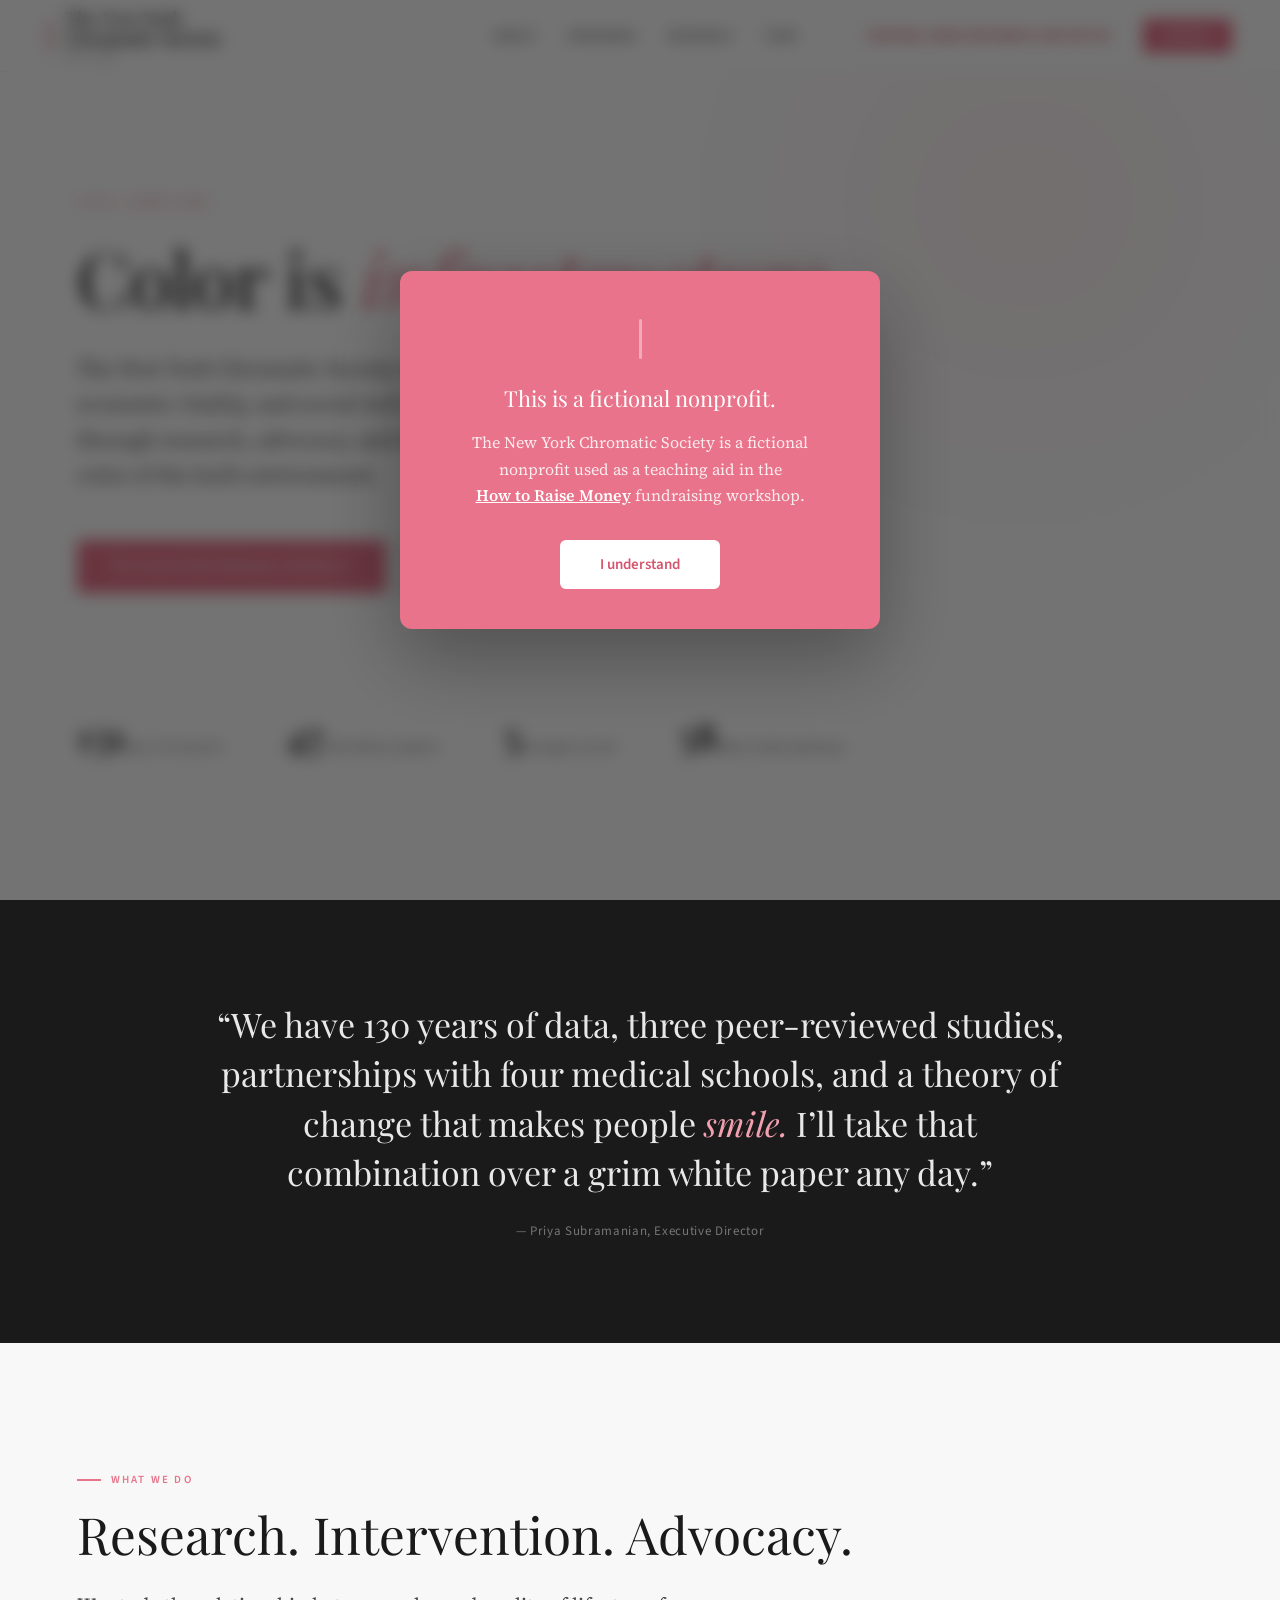
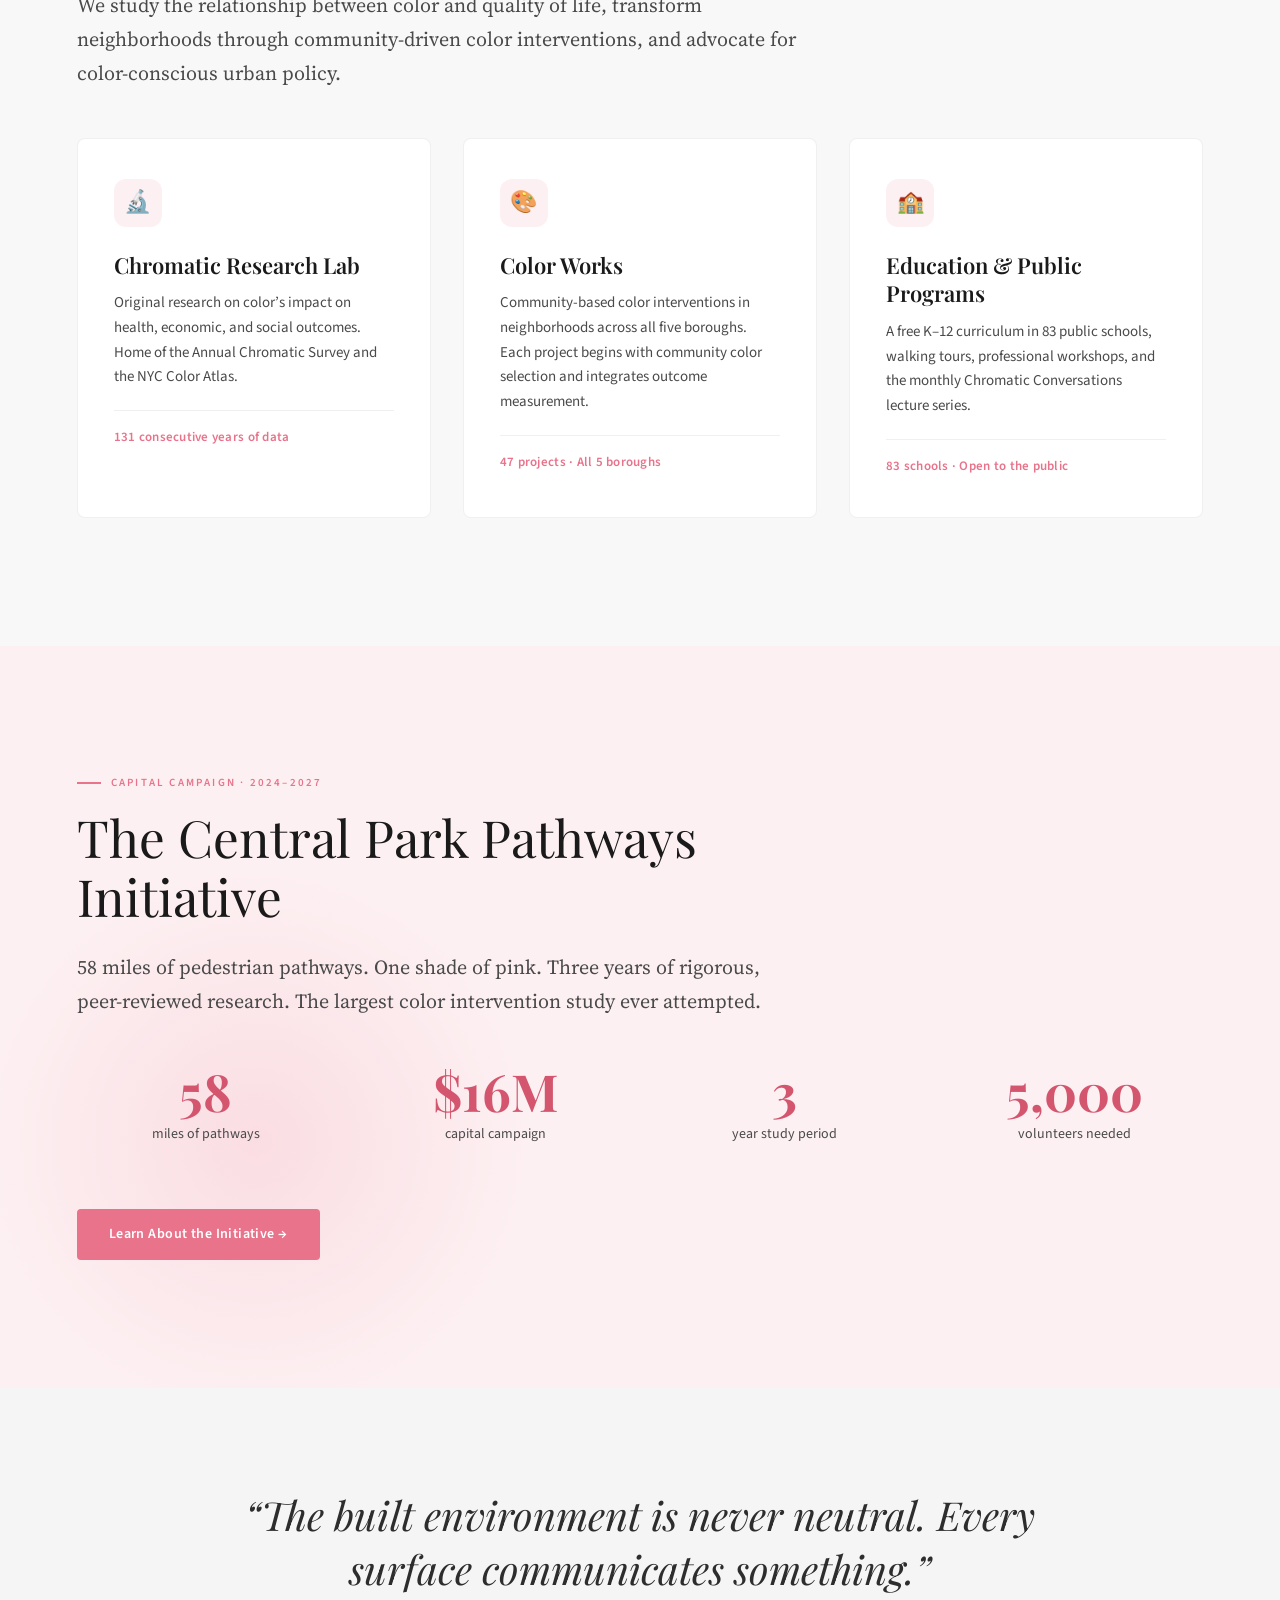
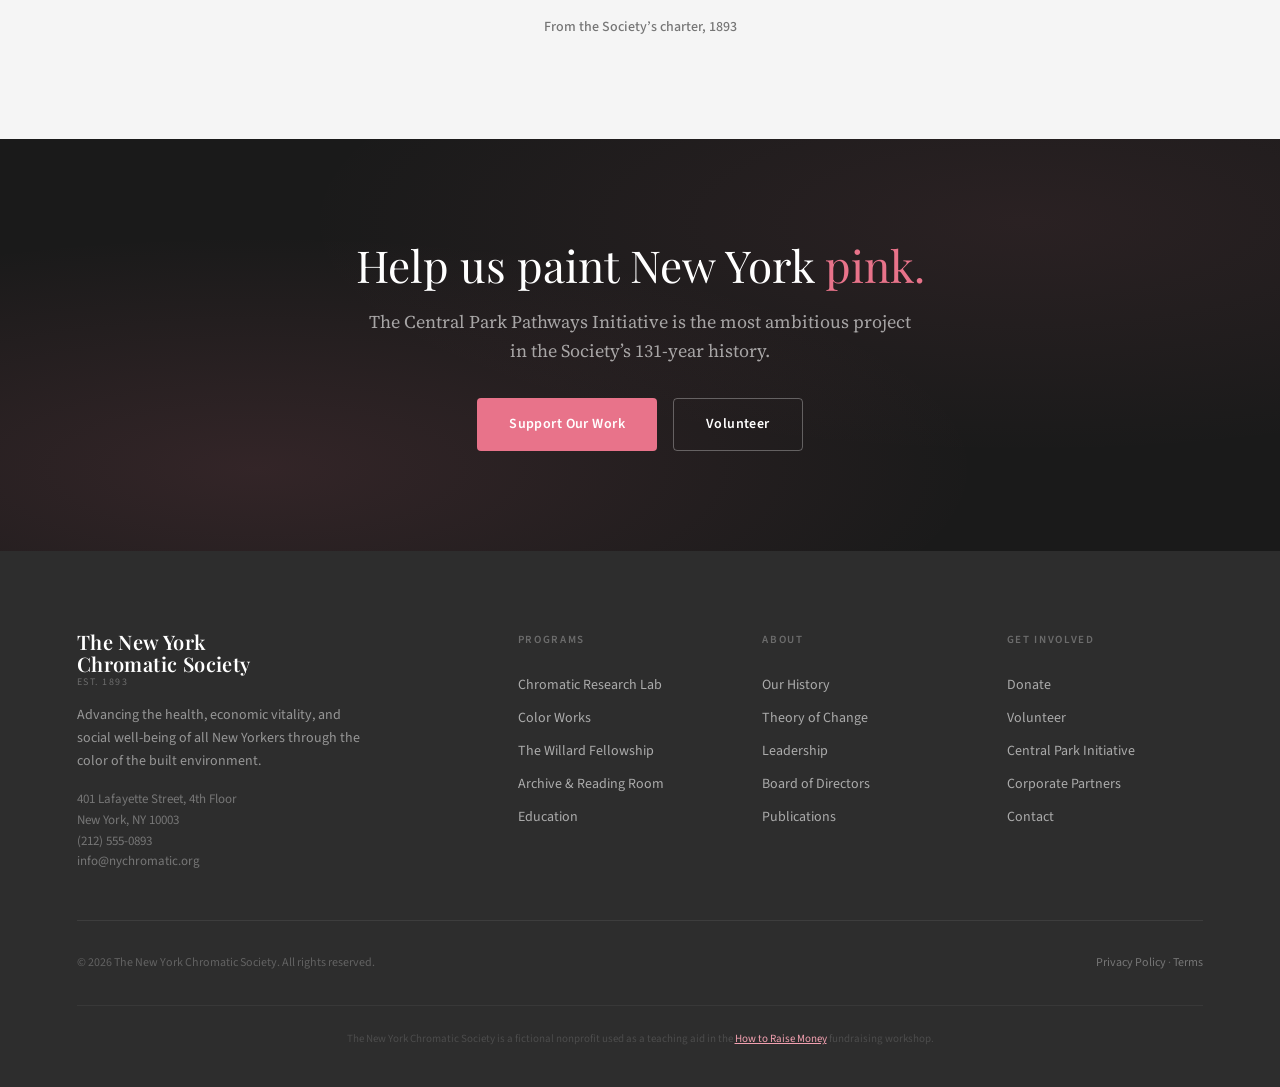
==== commit 715cba5b: "Fix calc() spacing in inline styles — CSS requires spaces around + operator" ====
--- a/index.html
+++ b/index.html
@@ -12,7 +12,7 @@
 </head>
 <body>
 <style>
-.hero{min-height:100vh;display:flex;flex-direction:column;justify-content:center;align-items:center;padding:calc(var(--nav-height)+60px) clamp(24px,6vw,80px) 80px;position:relative;overflow:hidden;}
+.hero{min-height:100vh;display:flex;flex-direction:column;justify-content:center;align-items:center;padding:calc(var(--nav-height) + 60px) clamp(24px,6vw,80px) 80px;position:relative;overflow:hidden;}
 .hero::before{content:'';position:absolute;top:-20%;right:-10%;width:60vw;height:60vw;max-width:800px;max-height:800px;background:radial-gradient(ellipse,var(--pink-pale) 0%,transparent 70%);opacity:0.7;pointer-events:none;}
 .hero-content{position:relative;z-index:1;max-width:var(--content-max);margin:0 auto;width:100%;}
 .hero-tag{font-size:12px;font-weight:600;letter-spacing:0.2em;text-transform:uppercase;color:var(--pink);margin-bottom:24px;display:flex;align-items:center;gap:12px;}
